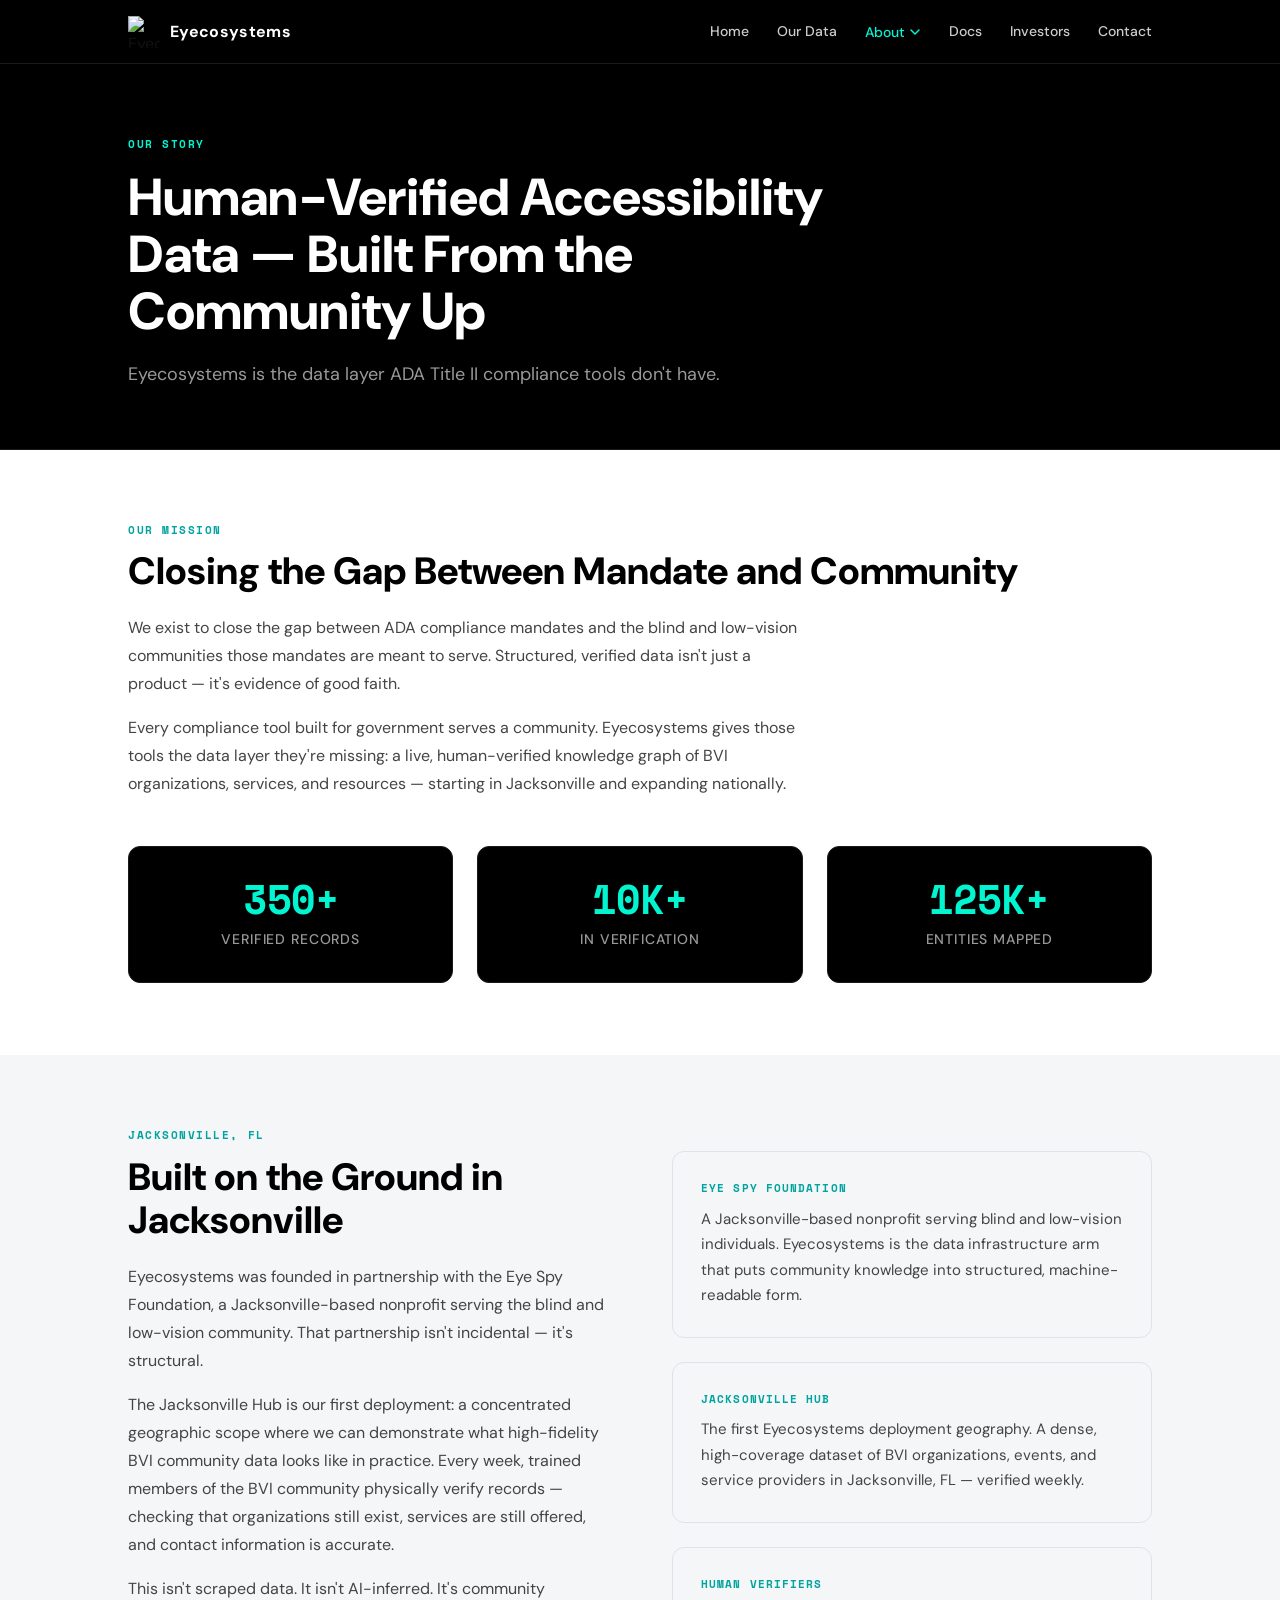
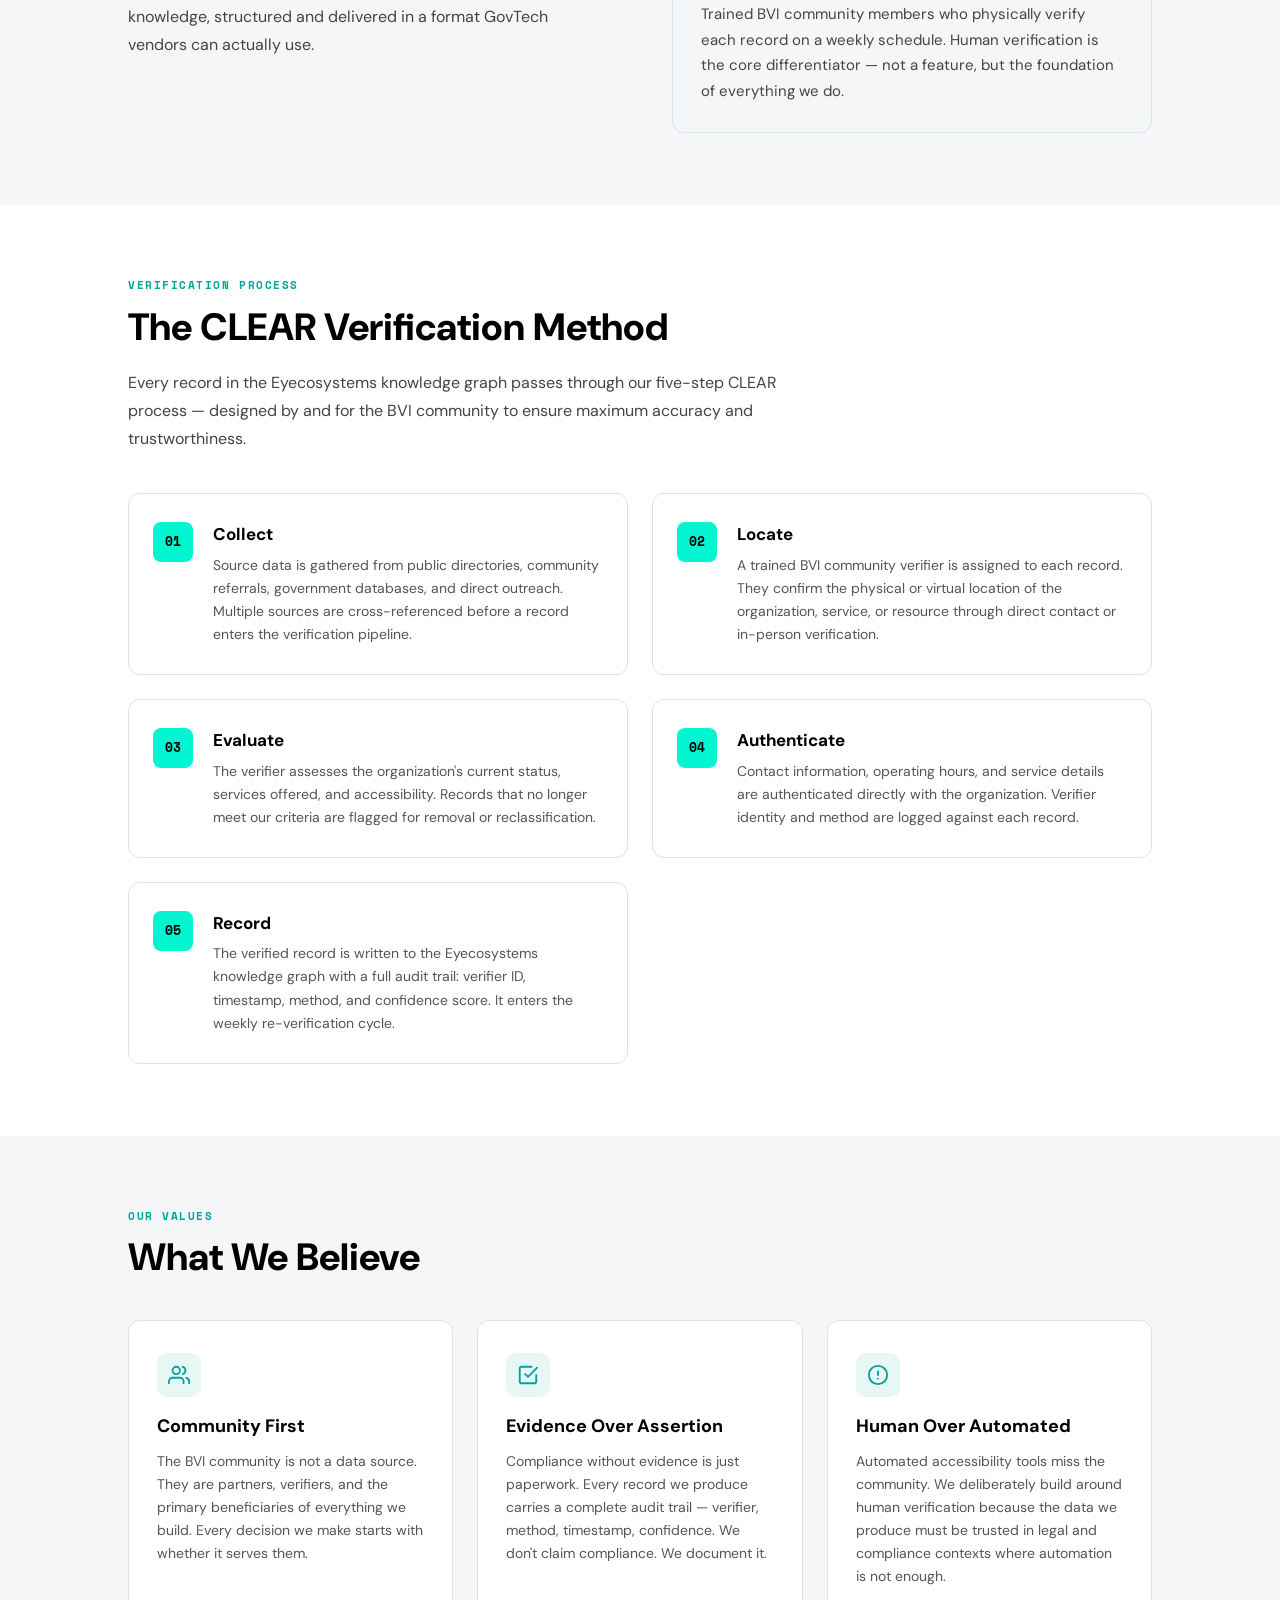
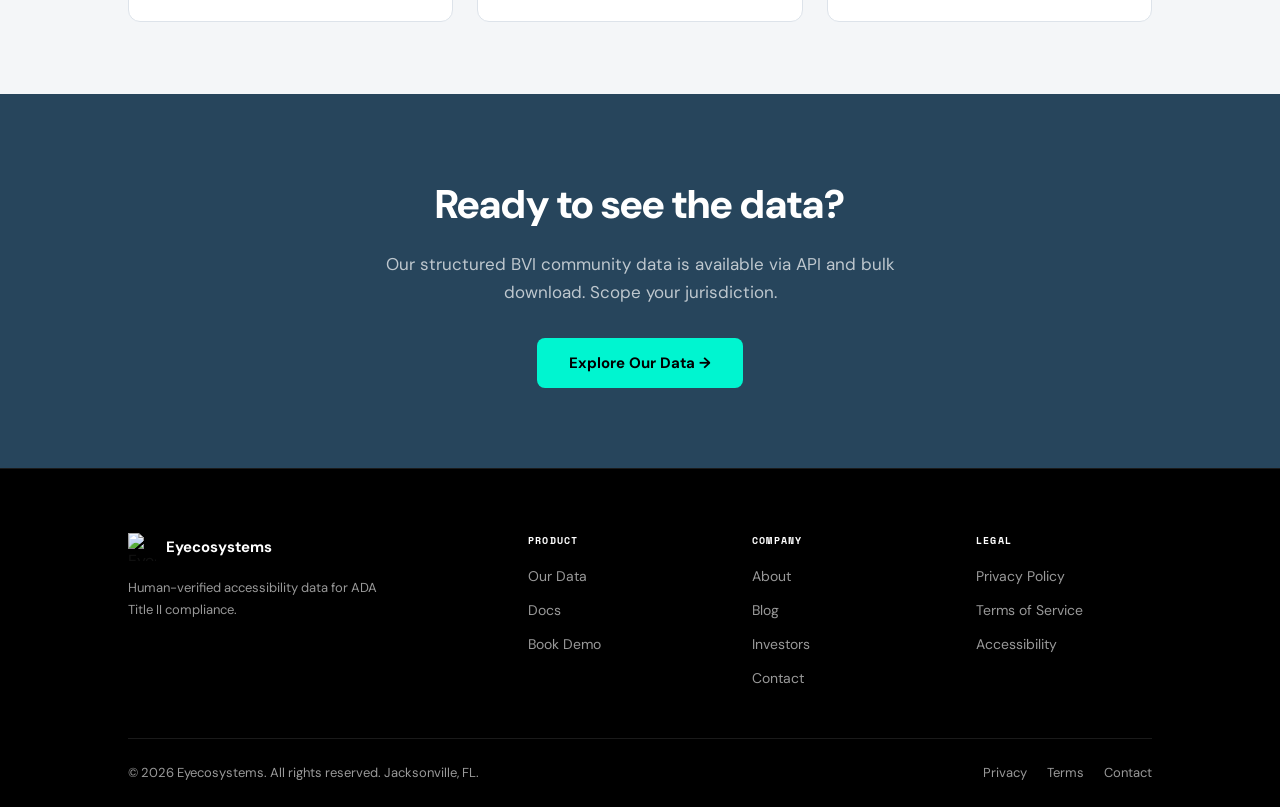
==== about/index.html @ 3a4d6f58 "Add inner pages, update blog nav and article - Add /about, /our-data, /contact, /investors, /docs pa" ====
<!doctype html>
<html lang="en">
  <head>
    <meta charset="UTF-8" />
    <meta name="viewport" content="width=device-width, initial-scale=1.0" />
    <meta name="robots" content="index, follow" />
    <meta name="theme-color" content="#000000" />

    <title>About Eyecosystems — Human-Verified Accessibility Data</title>
    <meta name="description" content="Eyecosystems builds structured, human-verified blind and low-vision community data for ADA Title II compliance. Learn our mission, origin story, and the CLEAR verification method." />

    <link rel="canonical" href="https://eyecosystems.com/about" />
    <link rel="icon" type="image/png" href="https://pub-629428d185ca4960a0a73c850d32294b.r2.dev/company_61718/images/44fcd4c3-2756-4f76-91cd-ed604729d4d9.png" />
    <link rel="apple-touch-icon" href="https://pub-629428d185ca4960a0a73c850d32294b.r2.dev/company_61718/images/44fcd4c3-2756-4f76-91cd-ed604729d4d9.png" />

    <meta property="og:type" content="website" />
    <meta property="og:site_name" content="Eyecosystems" />
    <meta property="og:url" content="https://eyecosystems.com/about" />
    <meta property="og:title" content="About Eyecosystems — Human-Verified Accessibility Data" />
    <meta property="og:description" content="Eyecosystems builds structured, human-verified blind and low-vision community data for ADA Title II compliance." />
    <meta property="og:image" content="https://pub-629428d185ca4960a0a73c850d32294b.r2.dev/company_61718/images/44fcd4c3-2756-4f76-91cd-ed604729d4d9.png" />

    <meta name="twitter:card" content="summary_large_image" />
    <meta name="twitter:site" content="@eyecosystems" />
    <meta name="twitter:title" content="About Eyecosystems — Human-Verified Accessibility Data" />
    <meta name="twitter:description" content="Eyecosystems builds structured, human-verified blind and low-vision community data for ADA Title II compliance." />

    <link rel="sitemap" type="application/xml" href="/sitemap.xml" />

    <!-- Google Fonts -->
    <link rel="preconnect" href="https://fonts.googleapis.com" />
    <link rel="preconnect" href="https://fonts.gstatic.com" crossorigin />
    <link href="https://fonts.googleapis.com/css2?family=DM+Sans:ital,opsz,wght@0,9..40,300;0,9..40,400;0,9..40,500;0,9..40,600;0,9..40,700;0,9..40,800;1,9..40,400&family=Space+Mono:wght@400;700&display=swap" rel="stylesheet" />

    <!-- Google Analytics -->
    <script async src="https://www.googletagmanager.com/gtag/js?id=G-940W81LPR1"></script>
    <script>
      window.dataLayer = window.dataLayer || [];
      function gtag(){dataLayer.push(arguments);}
      gtag('js', new Date());
      gtag('config', 'G-940W81LPR1');
    </script>

    <style>
      /* ─── Reset & tokens ─── */
      *, *::before, *::after { box-sizing: border-box; border: 0 solid #e5e7eb; }
      html { -webkit-text-size-adjust: 100%; font-family: 'DM Sans', Helvetica Neue, Helvetica, Arial, sans-serif; line-height: 1.5; }
      body { margin: 0; -webkit-font-smoothing: antialiased; -moz-osx-font-smoothing: grayscale; background: #f4f6f8; color: #111; }
      h1,h2,h3,h4,h5,h6,p,ul,ol { margin: 0; padding: 0; }
      a { color: inherit; text-decoration: inherit; }
      img, svg { display: block; max-width: 100%; height: auto; }
      :root {
        --eyeco-black: #000;
        --eyeco-dark-blue: #27455c;
        --eyeco-teal: #00f5d0;
        --eyeco-data-teal: #01a39e;
        --eyeco-white: #fff;
        --eyeco-slate: #999;
        --eyeco-bg: #f4f6f8;
        --eyeco-border: #dde3ea;
      }
      :focus-visible { outline: 2px solid #01a39e; outline-offset: 2px; border-radius: 4px; }

      /* ─── Header ─── */
      .site-header {
        position: sticky;
        top: 0;
        z-index: 100;
        background: var(--eyeco-black);
        height: 64px;
        display: flex;
        align-items: center;
        border-bottom: 1px solid #1a1a1a;
      }
      .header-inner {
        width: 80%;
        max-width: 1280px;
        margin: 0 auto;
        display: flex;
        align-items: center;
        justify-content: space-between;
      }
      .header-logo {
        display: flex;
        align-items: center;
        gap: 10px;
        text-decoration: none;
      }
      .header-logo img { height: 32px; width: auto; }
      .header-logo-name {
        color: var(--eyeco-white);
        font-family: 'DM Sans', sans-serif;
        font-size: 16px;
        font-weight: 700;
        letter-spacing: 0.02em;
      }
      .header-nav {
        display: flex;
        align-items: center;
        gap: 28px;
      }
      .header-nav a {
        color: #ccc;
        font-family: 'DM Sans', sans-serif;
        font-size: 14px;
        font-weight: 500;
        text-decoration: none;
        transition: color 0.15s;
      }
      .header-nav a:hover { color: var(--eyeco-white); }
      .header-nav a.active { color: var(--eyeco-teal); }

      /* Dropdown */
      .nav-dropdown { position: relative; }
      .nav-dropdown-btn {
        background: none;
        border: none;
        cursor: pointer;
        color: var(--eyeco-teal);
        font-family: 'DM Sans', sans-serif;
        font-size: 14px;
        font-weight: 500;
        padding: 0;
        display: flex;
        align-items: center;
        gap: 4px;
        transition: color 0.15s;
      }
      .nav-dropdown-btn:hover { color: #fff; }
      .nav-dropdown-btn svg { transition: transform 0.2s; }
      .nav-dropdown.is-open .nav-dropdown-btn svg { transform: rotate(180deg); }
      .nav-dropdown-menu {
        display: none;
        position: absolute;
        top: calc(100% + 12px);
        left: 50%;
        transform: translateX(-50%);
        background: #111;
        border: 1px solid #2a2a2a;
        border-radius: 8px;
        min-width: 200px;
        padding: 6px 0;
        z-index: 200;
      }
      .nav-dropdown.is-open .nav-dropdown-menu { display: block; }
      .nav-dropdown-menu a {
        display: block;
        padding: 10px 18px;
        color: #ccc;
        font-family: 'DM Sans', sans-serif;
        font-size: 14px;
        font-weight: 500;
        text-decoration: none;
        transition: color 0.15s, background 0.15s;
      }
      .nav-dropdown-menu a:hover { color: #fff; background: #1a1a1a; }
      .nav-dropdown-menu a.active { color: var(--eyeco-teal); }

      @media (max-width: 768px) {
        .header-inner { width: 92%; }
        .header-nav { display: none; }
      }

      /* ─── Page hero ─── */
      .page-hero {
        background: var(--eyeco-black);
        padding: 72px 0 60px;
        border-bottom: 1px solid #1a1a1a;
      }
      .page-hero-inner {
        width: 80%;
        max-width: 1280px;
        margin: 0 auto;
      }
      .page-label {
        font-family: 'Space Mono', monospace;
        font-size: 11px;
        font-weight: 700;
        letter-spacing: 0.14em;
        text-transform: uppercase;
        color: var(--eyeco-teal);
        margin-bottom: 16px;
      }
      .page-h1 {
        font-family: 'DM Sans', sans-serif;
        font-size: clamp(32px, 5vw, 52px);
        font-weight: 800;
        color: var(--eyeco-white);
        line-height: 1.1;
        margin-bottom: 20px;
        max-width: 780px;
      }
      .page-subtitle {
        font-family: 'DM Sans', sans-serif;
        font-size: 18px;
        font-weight: 400;
        color: var(--eyeco-slate);
        max-width: 600px;
        line-height: 1.6;
      }

      /* ─── Section utilities ─── */
      .section-white { background: var(--eyeco-white); }
      .section-light { background: var(--eyeco-bg); }
      .section-dark-blue { background: var(--eyeco-dark-blue); }

      .section-inner {
        width: 80%;
        max-width: 1280px;
        margin: 0 auto;
      }
      .section-pad { padding: 72px 0; }

      .section-label {
        font-family: 'Space Mono', monospace;
        font-size: 11px;
        font-weight: 700;
        letter-spacing: 0.14em;
        text-transform: uppercase;
        color: var(--eyeco-data-teal);
        margin-bottom: 12px;
      }
      .section-h2 {
        font-family: 'DM Sans', sans-serif;
        font-size: clamp(26px, 4vw, 38px);
        font-weight: 800;
        color: var(--eyeco-black);
        line-height: 1.15;
        margin-bottom: 20px;
      }
      .section-body {
        font-family: 'DM Sans', sans-serif;
        font-size: 16px;
        font-weight: 400;
        color: #444;
        line-height: 1.75;
        max-width: 680px;
      }

      /* ─── Mission stat grid ─── */
      .stat-grid {
        display: grid;
        grid-template-columns: repeat(3, 1fr);
        gap: 24px;
        margin-top: 48px;
      }
      .stat-card {
        background: var(--eyeco-black);
        border: 1px solid #1a1a1a;
        border-radius: 12px;
        padding: 32px 28px;
        text-align: center;
      }
      .stat-number {
        font-family: 'Space Mono', monospace;
        font-size: clamp(28px, 4vw, 40px);
        font-weight: 700;
        color: var(--eyeco-teal);
        line-height: 1;
        margin-bottom: 10px;
      }
      .stat-label {
        font-family: 'DM Sans', sans-serif;
        font-size: 14px;
        font-weight: 500;
        color: var(--eyeco-slate);
        text-transform: uppercase;
        letter-spacing: 0.06em;
      }

      /* ─── CLEAR steps ─── */
      .steps-grid {
        display: grid;
        grid-template-columns: repeat(2, 1fr);
        gap: 24px;
        margin-top: 40px;
      }
      .step-card {
        background: var(--eyeco-white);
        border: 1px solid var(--eyeco-border);
        border-radius: 12px;
        padding: 28px 28px 28px 24px;
        display: flex;
        gap: 20px;
        align-items: flex-start;
      }
      .step-number {
        font-family: 'Space Mono', monospace;
        font-size: 13px;
        font-weight: 700;
        color: var(--eyeco-black);
        background: var(--eyeco-teal);
        border-radius: 8px;
        width: 40px;
        height: 40px;
        display: flex;
        align-items: center;
        justify-content: center;
        flex-shrink: 0;
      }
      .step-content {}
      .step-title {
        font-family: 'DM Sans', sans-serif;
        font-size: 17px;
        font-weight: 700;
        color: var(--eyeco-black);
        margin-bottom: 6px;
      }
      .step-desc {
        font-family: 'DM Sans', sans-serif;
        font-size: 14px;
        font-weight: 400;
        color: #555;
        line-height: 1.65;
      }

      /* ─── Values cards ─── */
      .values-grid {
        display: grid;
        grid-template-columns: repeat(3, 1fr);
        gap: 24px;
        margin-top: 40px;
      }
      .value-card {
        background: var(--eyeco-white);
        border: 1px solid var(--eyeco-border);
        border-radius: 12px;
        padding: 32px 28px;
      }
      .value-icon {
        width: 44px;
        height: 44px;
        background: #e6f7f6;
        border-radius: 10px;
        display: flex;
        align-items: center;
        justify-content: center;
        margin-bottom: 16px;
      }
      .value-title {
        font-family: 'DM Sans', sans-serif;
        font-size: 18px;
        font-weight: 700;
        color: var(--eyeco-black);
        margin-bottom: 10px;
      }
      .value-body {
        font-family: 'DM Sans', sans-serif;
        font-size: 14px;
        font-weight: 400;
        color: #555;
        line-height: 1.65;
      }

      /* ─── CTA section ─── */
      .cta-section {
        background: var(--eyeco-dark-blue);
        padding: 80px 0;
      }
      .cta-inner {
        width: 80%;
        max-width: 1280px;
        margin: 0 auto;
        text-align: center;
      }
      .cta-h2 {
        font-family: 'DM Sans', sans-serif;
        font-size: clamp(28px, 4vw, 40px);
        font-weight: 800;
        color: var(--eyeco-white);
        margin-bottom: 16px;
      }
      .cta-body {
        font-family: 'DM Sans', sans-serif;
        font-size: 17px;
        font-weight: 400;
        color: rgba(255,255,255,0.7);
        max-width: 560px;
        margin: 0 auto 32px;
        line-height: 1.65;
      }
      .btn-primary {
        display: inline-block;
        background: var(--eyeco-teal);
        color: var(--eyeco-black);
        font-family: 'DM Sans', sans-serif;
        font-size: 15px;
        font-weight: 700;
        padding: 14px 32px;
        border-radius: 8px;
        text-decoration: none;
        transition: opacity 0.15s, transform 0.1s;
      }
      .btn-primary:hover { opacity: 0.9; transform: translateY(-1px); }
      .btn-primary:active { transform: translateY(0); }

      /* ─── Footer ─── */
      .site-footer {
        background: var(--eyeco-black);
        border-top: 1px solid #1a1a1a;
        padding: 64px 0 0;
      }
      .footer-inner {
        width: 80%;
        max-width: 1280px;
        margin: 0 auto;
      }
      .footer-grid {
        display: grid;
        grid-template-columns: 2fr 1fr 1fr 1fr;
        gap: 48px;
        padding-bottom: 48px;
        border-bottom: 1px solid #1a1a1a;
      }
      .footer-brand-logo {
        display: flex;
        align-items: center;
        gap: 10px;
        margin-bottom: 16px;
        text-decoration: none;
      }
      .footer-brand-logo img { height: 28px; width: auto; }
      .footer-brand-name {
        color: var(--eyeco-white);
        font-family: 'DM Sans', sans-serif;
        font-size: 15px;
        font-weight: 700;
      }
      .footer-tagline {
        font-family: 'DM Sans', sans-serif;
        font-size: 13px;
        color: var(--eyeco-slate);
        line-height: 1.65;
        max-width: 260px;
      }
      .footer-col-title {
        font-family: 'Space Mono', monospace;
        font-size: 10px;
        font-weight: 700;
        letter-spacing: 0.12em;
        text-transform: uppercase;
        color: var(--eyeco-white);
        margin-bottom: 16px;
      }
      .footer-col-links {
        display: flex;
        flex-direction: column;
        gap: 10px;
        list-style: none;
      }
      .footer-col-links a {
        font-family: 'DM Sans', sans-serif;
        font-size: 14px;
        color: var(--eyeco-slate);
        text-decoration: none;
        transition: color 0.15s;
      }
      .footer-col-links a:hover { color: var(--eyeco-white); }
      .footer-bottom {
        padding: 24px 0;
        display: flex;
        align-items: center;
        justify-content: space-between;
        flex-wrap: wrap;
        gap: 12px;
      }
      .footer-copy {
        font-family: 'DM Sans', sans-serif;
        font-size: 13px;
        color: var(--eyeco-slate);
      }
      .footer-bottom-links {
        display: flex;
        gap: 20px;
      }
      .footer-bottom-links a {
        font-family: 'DM Sans', sans-serif;
        font-size: 13px;
        color: var(--eyeco-slate);
        text-decoration: none;
        transition: color 0.15s;
      }
      .footer-bottom-links a:hover { color: var(--eyeco-white); }

      /* ─── Origin section two-col ─── */
      .two-col {
        display: grid;
        grid-template-columns: 1fr 1fr;
        gap: 64px;
        align-items: start;
      }
      .origin-detail {
        background: var(--eyeco-bg);
        border: 1px solid var(--eyeco-border);
        border-radius: 12px;
        padding: 28px;
        margin-top: 24px;
      }
      .origin-detail-title {
        font-family: 'Space Mono', monospace;
        font-size: 11px;
        font-weight: 700;
        letter-spacing: 0.1em;
        text-transform: uppercase;
        color: var(--eyeco-data-teal);
        margin-bottom: 10px;
      }
      .origin-detail-body {
        font-family: 'DM Sans', sans-serif;
        font-size: 15px;
        font-weight: 400;
        color: #444;
        line-height: 1.7;
      }

      /* ─── Responsive ─── */
      @media (max-width: 900px) {
        .stat-grid { grid-template-columns: repeat(3, 1fr); }
        .steps-grid { grid-template-columns: 1fr; }
        .values-grid { grid-template-columns: 1fr 1fr; }
        .two-col { grid-template-columns: 1fr; gap: 32px; }
        .footer-grid { grid-template-columns: 1fr 1fr; gap: 32px; }
      }
      @media (max-width: 768px) {
        .section-inner { width: 92%; }
        .page-hero-inner { width: 92%; }
        .cta-inner { width: 92%; }
        .footer-inner { width: 92%; }
        .stat-grid { grid-template-columns: 1fr; }
        .values-grid { grid-template-columns: 1fr; }
        .footer-grid { grid-template-columns: 1fr; }
        .footer-bottom { flex-direction: column; align-items: flex-start; }
      }
    </style>
  </head>

  <body>

    <!-- ─── Header ─── -->
    <header class="site-header" role="banner">
      <div class="header-inner">
        <a href="/" class="header-logo" aria-label="Eyecosystems home">
          <img
            src="https://pub-629428d185ca4960a0a73c850d32294b.r2.dev/company_61718/images/44fcd4c3-2756-4f76-91cd-ed604729d4d9.png"
            alt="Eyecosystems logo"
            width="32" height="32"
          />
          <span class="header-logo-name">Eyecosystems</span>
        </a>
        <nav class="header-nav" role="navigation" aria-label="Main navigation">
          <a href="/">Home</a>
          <a href="/our-data">Our Data</a>
          <div class="nav-dropdown" role="none">
            <button
              class="nav-dropdown-btn"
              aria-haspopup="true"
              aria-expanded="false"
              aria-label="About menu"
            >
              About
              <svg width="12" height="12" viewBox="0 0 12 12" fill="none" aria-hidden="true">
                <path d="M2 4l4 4 4-4" stroke="currentColor" stroke-width="1.5" stroke-linecap="round" stroke-linejoin="round"/>
              </svg>
            </button>
            <div class="nav-dropdown-menu" role="menu">
              <a href="/about" role="menuitem" class="active" aria-current="page">About Eyecosystems</a>
              <a href="/blog" role="menuitem">Blog</a>
            </div>
          </div>
          <a href="/docs">Docs</a>
          <a href="/investors">Investors</a>
          <a href="/contact">Contact</a>
        </nav>
      </div>
    </header>

    <!-- ─── Page Hero ─── -->
    <section class="page-hero" aria-label="About page header">
      <div class="page-hero-inner">
        <p class="page-label">OUR STORY</p>
        <h1 class="page-h1">Human-Verified Accessibility Data — Built From the Community Up</h1>
        <p class="page-subtitle">Eyecosystems is the data layer ADA Title II compliance tools don't have.</p>
      </div>
    </section>

    <!-- ─── Mission ─── -->
    <section class="section-white section-pad" aria-labelledby="mission-heading">
      <div class="section-inner">
        <p class="section-label">Our Mission</p>
        <h2 class="section-h2" id="mission-heading">Closing the Gap Between Mandate and Community</h2>
        <p class="section-body">
          We exist to close the gap between ADA compliance mandates and the blind and low-vision communities those mandates are meant to serve. Structured, verified data isn't just a product — it's evidence of good faith.
        </p>
        <p class="section-body" style="margin-top:16px;">
          Every compliance tool built for government serves a community. Eyecosystems gives those tools the data layer they're missing: a live, human-verified knowledge graph of BVI organizations, services, and resources — starting in Jacksonville and expanding nationally.
        </p>
        <div class="stat-grid" aria-label="Key statistics">
          <div class="stat-card">
            <div class="stat-number">350+</div>
            <div class="stat-label">Verified Records</div>
          </div>
          <div class="stat-card">
            <div class="stat-number">10K+</div>
            <div class="stat-label">In Verification</div>
          </div>
          <div class="stat-card">
            <div class="stat-number">125K+</div>
            <div class="stat-label">Entities Mapped</div>
          </div>
        </div>
      </div>
    </section>

    <!-- ─── Origin ─── -->
    <section class="section-light section-pad" aria-labelledby="origin-heading">
      <div class="section-inner">
        <div class="two-col">
          <div>
            <p class="section-label">Jacksonville, FL</p>
            <h2 class="section-h2" id="origin-heading">Built on the Ground in Jacksonville</h2>
            <p class="section-body">
              Eyecosystems was founded in partnership with the Eye Spy Foundation, a Jacksonville-based nonprofit serving the blind and low-vision community. That partnership isn't incidental — it's structural.
            </p>
            <p class="section-body" style="margin-top: 16px;">
              The Jacksonville Hub is our first deployment: a concentrated geographic scope where we can demonstrate what high-fidelity BVI community data looks like in practice. Every week, trained members of the BVI community physically verify records — checking that organizations still exist, services are still offered, and contact information is accurate.
            </p>
            <p class="section-body" style="margin-top: 16px;">
              This isn't scraped data. It isn't AI-inferred. It's community knowledge, structured and delivered in a format GovTech vendors can actually use.
            </p>
          </div>
          <div>
            <div class="origin-detail">
              <div class="origin-detail-title">Eye Spy Foundation</div>
              <div class="origin-detail-body">A Jacksonville-based nonprofit serving blind and low-vision individuals. Eyecosystems is the data infrastructure arm that puts community knowledge into structured, machine-readable form.</div>
            </div>
            <div class="origin-detail">
              <div class="origin-detail-title">Jacksonville Hub</div>
              <div class="origin-detail-body">The first Eyecosystems deployment geography. A dense, high-coverage dataset of BVI organizations, events, and service providers in Jacksonville, FL — verified weekly.</div>
            </div>
            <div class="origin-detail">
              <div class="origin-detail-title">Human Verifiers</div>
              <div class="origin-detail-body">Trained BVI community members who physically verify each record on a weekly schedule. Human verification is the core differentiator — not a feature, but the foundation of everything we do.</div>
            </div>
          </div>
        </div>
      </div>
    </section>

    <!-- ─── CLEAR Verification ─── -->
    <section class="section-white section-pad" aria-labelledby="clear-heading">
      <div class="section-inner">
        <p class="section-label">Verification Process</p>
        <h2 class="section-h2" id="clear-heading">The CLEAR Verification Method</h2>
        <p class="section-body">
          Every record in the Eyecosystems knowledge graph passes through our five-step CLEAR process — designed by and for the BVI community to ensure maximum accuracy and trustworthiness.
        </p>
        <div class="steps-grid" role="list" aria-label="CLEAR verification steps">
          <div class="step-card" role="listitem">
            <div class="step-number" aria-hidden="true">01</div>
            <div class="step-content">
              <div class="step-title">Collect</div>
              <div class="step-desc">Source data is gathered from public directories, community referrals, government databases, and direct outreach. Multiple sources are cross-referenced before a record enters the verification pipeline.</div>
            </div>
          </div>
          <div class="step-card" role="listitem">
            <div class="step-number" aria-hidden="true">02</div>
            <div class="step-content">
              <div class="step-title">Locate</div>
              <div class="step-desc">A trained BVI community verifier is assigned to each record. They confirm the physical or virtual location of the organization, service, or resource through direct contact or in-person verification.</div>
            </div>
          </div>
          <div class="step-card" role="listitem">
            <div class="step-number" aria-hidden="true">03</div>
            <div class="step-content">
              <div class="step-title">Evaluate</div>
              <div class="step-desc">The verifier assesses the organization's current status, services offered, and accessibility. Records that no longer meet our criteria are flagged for removal or reclassification.</div>
            </div>
          </div>
          <div class="step-card" role="listitem">
            <div class="step-number" aria-hidden="true">04</div>
            <div class="step-content">
              <div class="step-title">Authenticate</div>
              <div class="step-desc">Contact information, operating hours, and service details are authenticated directly with the organization. Verifier identity and method are logged against each record.</div>
            </div>
          </div>
          <div class="step-card" role="listitem">
            <div class="step-number" aria-hidden="true">05</div>
            <div class="step-content">
              <div class="step-title">Record</div>
              <div class="step-desc">The verified record is written to the Eyecosystems knowledge graph with a full audit trail: verifier ID, timestamp, method, and confidence score. It enters the weekly re-verification cycle.</div>
            </div>
          </div>
        </div>
      </div>
    </section>

    <!-- ─── Values ─── -->
    <section class="section-light section-pad" aria-labelledby="values-heading">
      <div class="section-inner">
        <p class="section-label">Our Values</p>
        <h2 class="section-h2" id="values-heading">What We Believe</h2>
        <div class="values-grid" role="list" aria-label="Company values">
          <div class="value-card" role="listitem">
            <div class="value-icon" aria-hidden="true">
              <svg width="22" height="22" viewBox="0 0 24 24" fill="none" stroke="#01a39e" stroke-width="2" stroke-linecap="round" stroke-linejoin="round">
                <path d="M17 21v-2a4 4 0 0 0-4-4H5a4 4 0 0 0-4 4v2"/>
                <circle cx="9" cy="7" r="4"/>
                <path d="M23 21v-2a4 4 0 0 0-3-3.87"/>
                <path d="M16 3.13a4 4 0 0 1 0 7.75"/>
              </svg>
            </div>
            <div class="value-title">Community First</div>
            <div class="value-body">The BVI community is not a data source. They are partners, verifiers, and the primary beneficiaries of everything we build. Every decision we make starts with whether it serves them.</div>
          </div>
          <div class="value-card" role="listitem">
            <div class="value-icon" aria-hidden="true">
              <svg width="22" height="22" viewBox="0 0 24 24" fill="none" stroke="#01a39e" stroke-width="2" stroke-linecap="round" stroke-linejoin="round">
                <polyline points="9 11 12 14 22 4"/>
                <path d="M21 12v7a2 2 0 0 1-2 2H5a2 2 0 0 1-2-2V5a2 2 0 0 1 2-2h11"/>
              </svg>
            </div>
            <div class="value-title">Evidence Over Assertion</div>
            <div class="value-body">Compliance without evidence is just paperwork. Every record we produce carries a complete audit trail — verifier, method, timestamp, confidence. We don't claim compliance. We document it.</div>
          </div>
          <div class="value-card" role="listitem">
            <div class="value-icon" aria-hidden="true">
              <svg width="22" height="22" viewBox="0 0 24 24" fill="none" stroke="#01a39e" stroke-width="2" stroke-linecap="round" stroke-linejoin="round">
                <circle cx="12" cy="12" r="10"/>
                <line x1="12" y1="8" x2="12" y2="12"/>
                <line x1="12" y1="16" x2="12.01" y2="16"/>
              </svg>
            </div>
            <div class="value-title">Human Over Automated</div>
            <div class="value-body">Automated accessibility tools miss the community. We deliberately build around human verification because the data we produce must be trusted in legal and compliance contexts where automation is not enough.</div>
          </div>
        </div>
      </div>
    </section>

    <!-- ─── CTA ─── -->
    <section class="cta-section" aria-labelledby="cta-heading">
      <div class="cta-inner">
        <h2 class="cta-h2" id="cta-heading">Ready to see the data?</h2>
        <p class="cta-body">Our structured BVI community data is available via API and bulk download. Scope your jurisdiction.</p>
        <a href="/our-data" class="btn-primary">Explore Our Data &rarr;</a>
      </div>
    </section>

    <!-- ─── Footer ─── -->
    <footer class="site-footer" role="contentinfo">
      <div class="footer-inner">
        <div class="footer-grid">
          <!-- Brand -->
          <div>
            <a href="/" class="footer-brand-logo" aria-label="Eyecosystems home">
              <img src="https://pub-629428d185ca4960a0a73c850d32294b.r2.dev/company_61718/images/44fcd4c3-2756-4f76-91cd-ed604729d4d9.png" alt="Eyecosystems logo" width="28" height="28" />
              <span class="footer-brand-name">Eyecosystems</span>
            </a>
            <p class="footer-tagline">Human-verified accessibility data for ADA Title II compliance.</p>
          </div>
          <!-- Product -->
          <div>
            <div class="footer-col-title">Product</div>
            <ul class="footer-col-links">
              <li><a href="/our-data">Our Data</a></li>
              <li><a href="/docs">Docs</a></li>
              <li><a href="/book-demo">Book Demo</a></li>
            </ul>
          </div>
          <!-- Company -->
          <div>
            <div class="footer-col-title">Company</div>
            <ul class="footer-col-links">
              <li><a href="/about">About</a></li>
              <li><a href="/blog">Blog</a></li>
              <li><a href="/investors">Investors</a></li>
              <li><a href="/contact">Contact</a></li>
            </ul>
          </div>
          <!-- Legal -->
          <div>
            <div class="footer-col-title">Legal</div>
            <ul class="footer-col-links">
              <li><a href="/privacy">Privacy Policy</a></li>
              <li><a href="/terms">Terms of Service</a></li>
              <li><a href="/accessibility">Accessibility</a></li>
            </ul>
          </div>
        </div>
        <div class="footer-bottom">
          <span class="footer-copy">&copy; 2026 Eyecosystems. All rights reserved. Jacksonville, FL.</span>
          <nav class="footer-bottom-links" aria-label="Footer legal links">
            <a href="/privacy">Privacy</a>
            <a href="/terms">Terms</a>
            <a href="/contact">Contact</a>
          </nav>
        </div>
      </div>
    </footer>

    <script>
      document.querySelectorAll('.nav-dropdown').forEach(function(el){
        var btn=el.querySelector('.nav-dropdown-btn');
        btn.addEventListener('click',function(e){e.stopPropagation();var o=el.classList.toggle('is-open');btn.setAttribute('aria-expanded',o);});
      });
      document.addEventListener('click',function(){
        document.querySelectorAll('.nav-dropdown').forEach(function(el){el.classList.remove('is-open');var b=el.querySelector('.nav-dropdown-btn');if(b)b.setAttribute('aria-expanded','false');});
      });
    </script>

  </body>
</html>
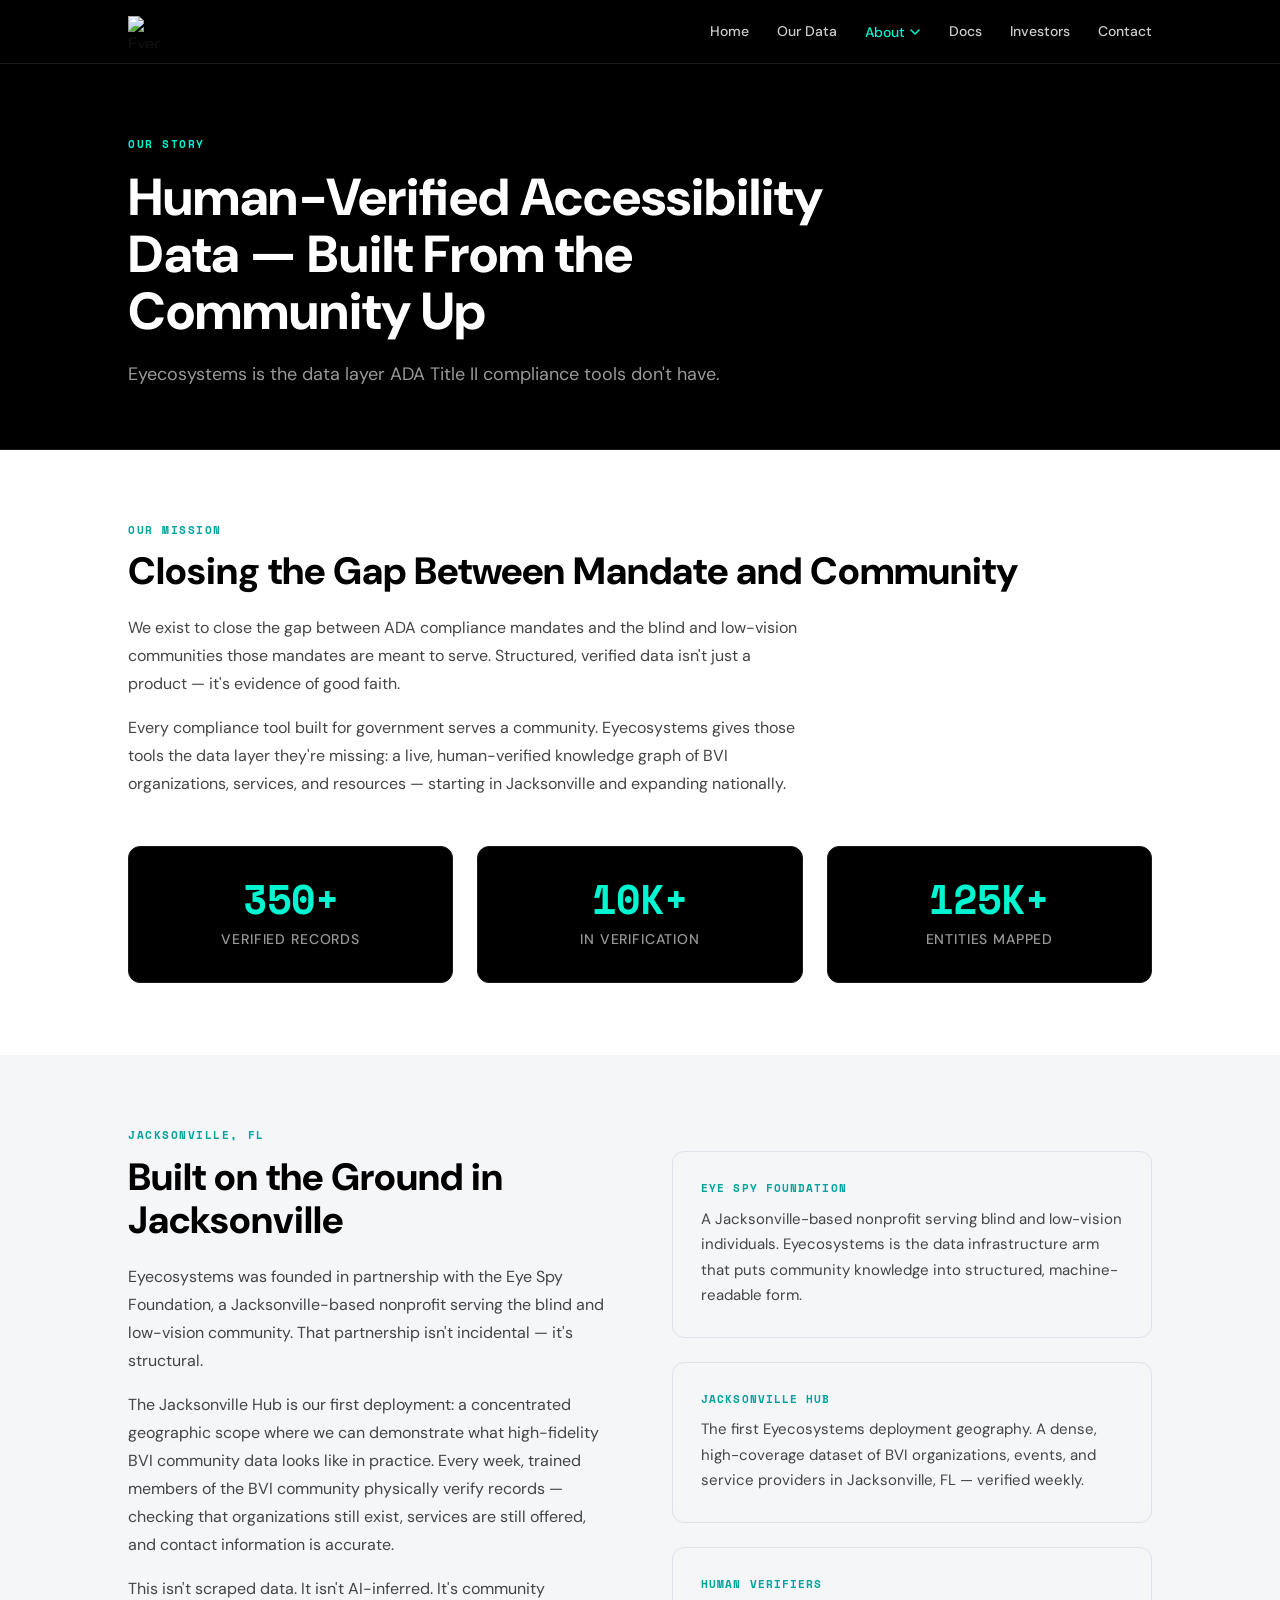
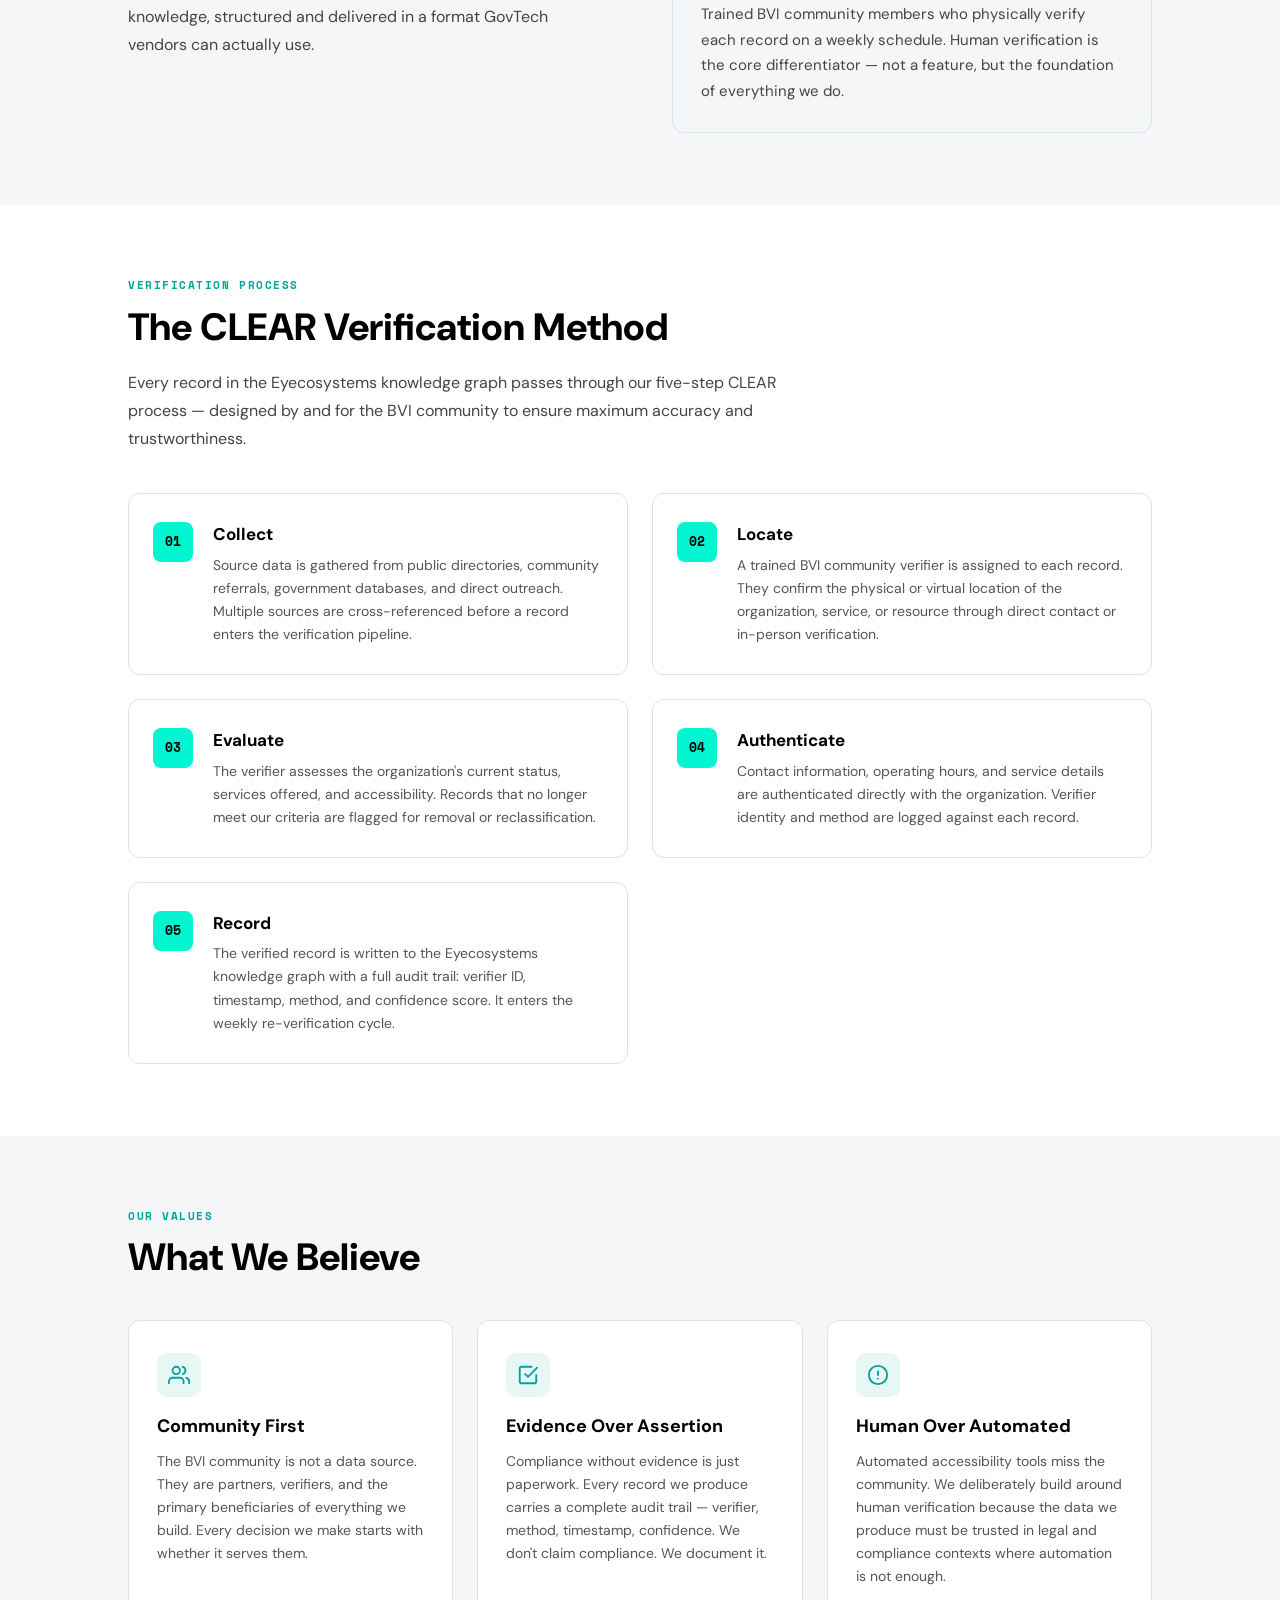
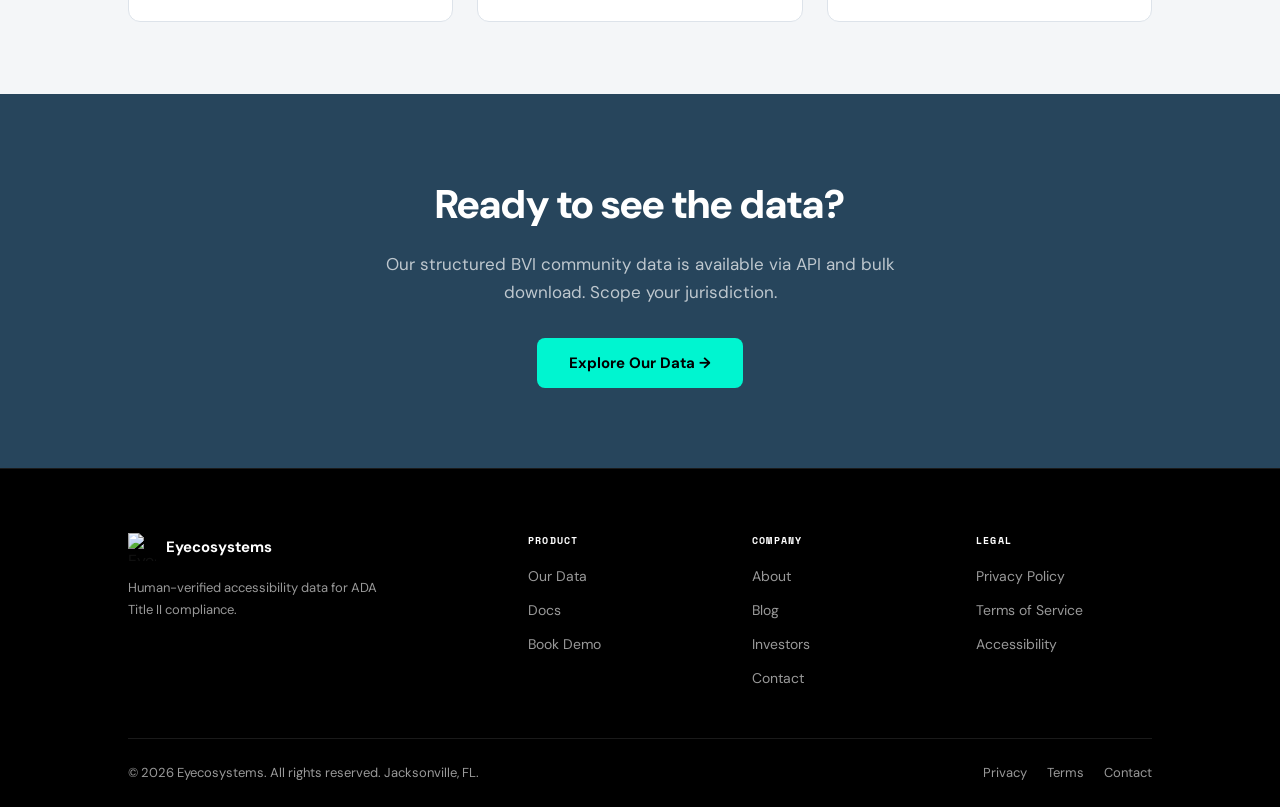
==== commit 0415f66d: "Remove logo text from all page headers All pages now show logo icon only, consistent across the site" ====
--- a/about/index.html
+++ b/about/index.html
@@ -545,7 +545,6 @@
             alt="Eyecosystems logo"
             width="32" height="32"
           />
-          <span class="header-logo-name">Eyecosystems</span>
         </a>
         <nav class="header-nav" role="navigation" aria-label="Main navigation">
           <a href="/">Home</a>
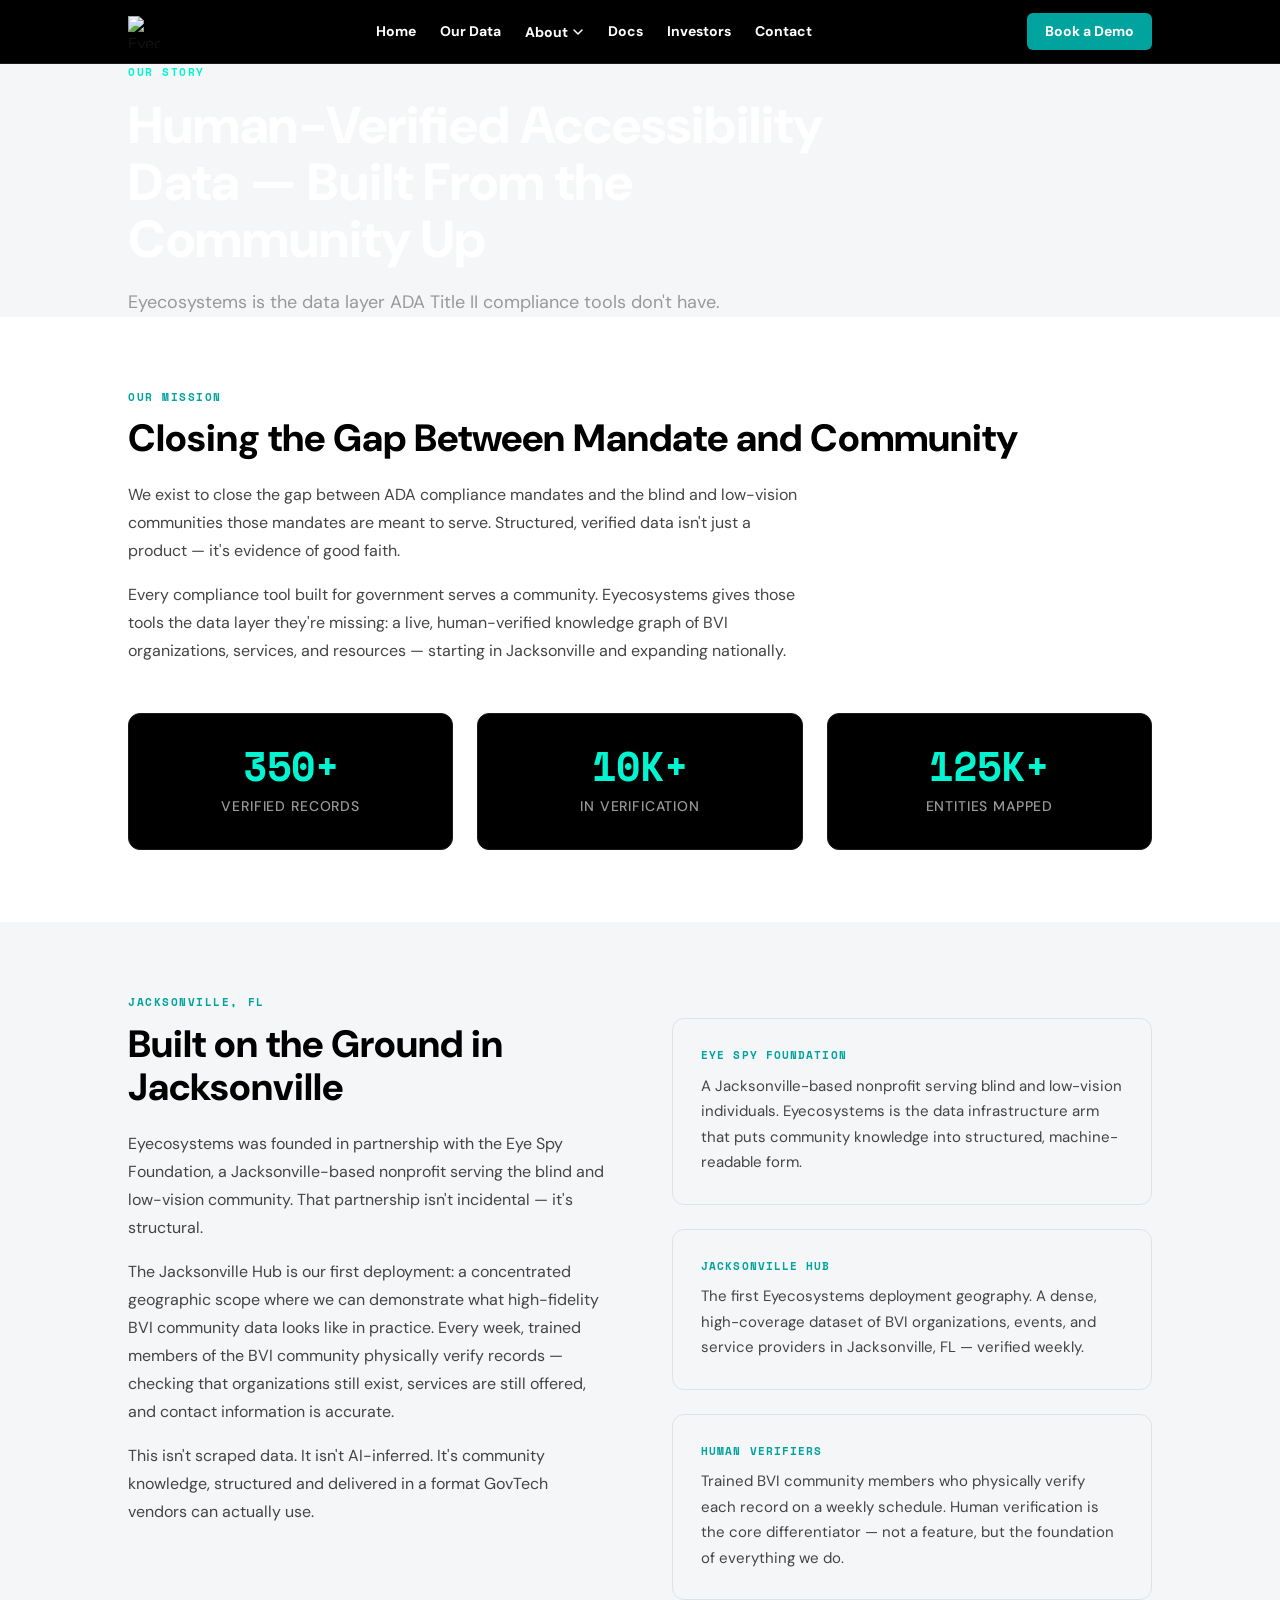
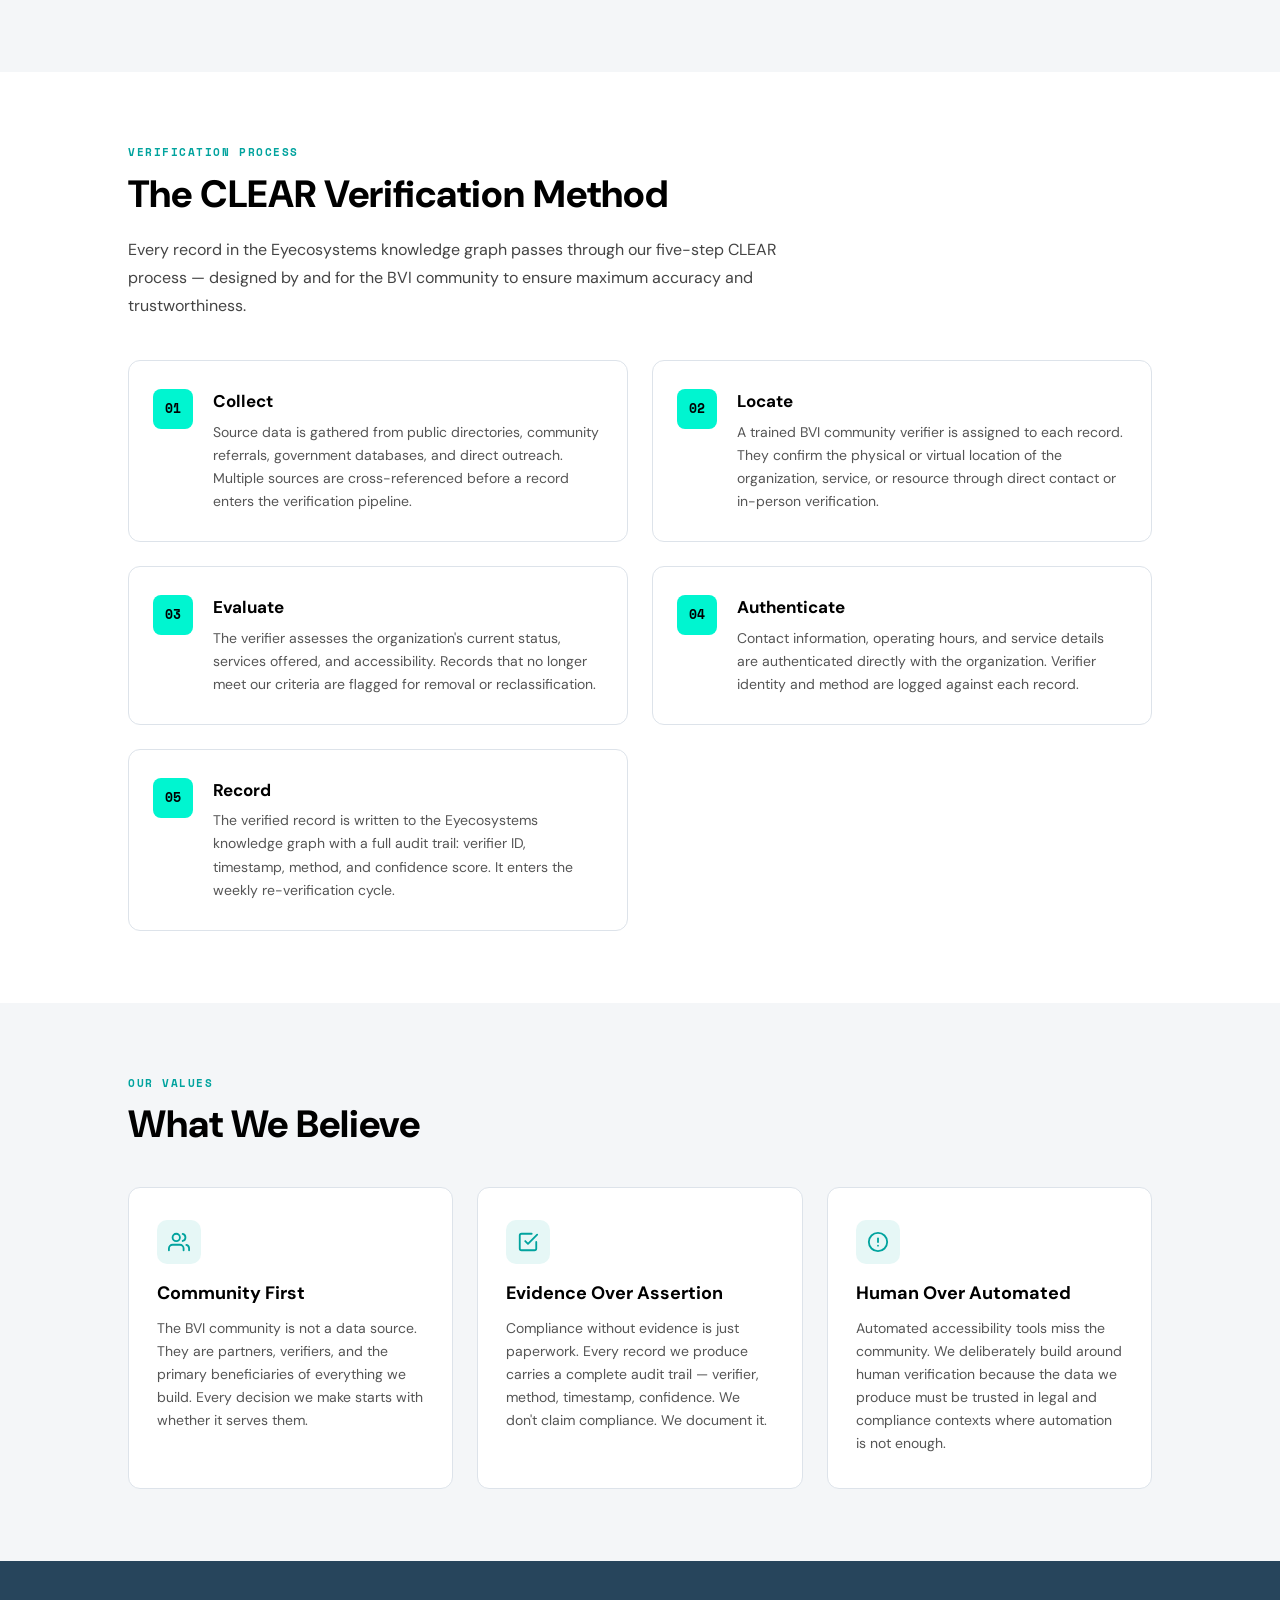
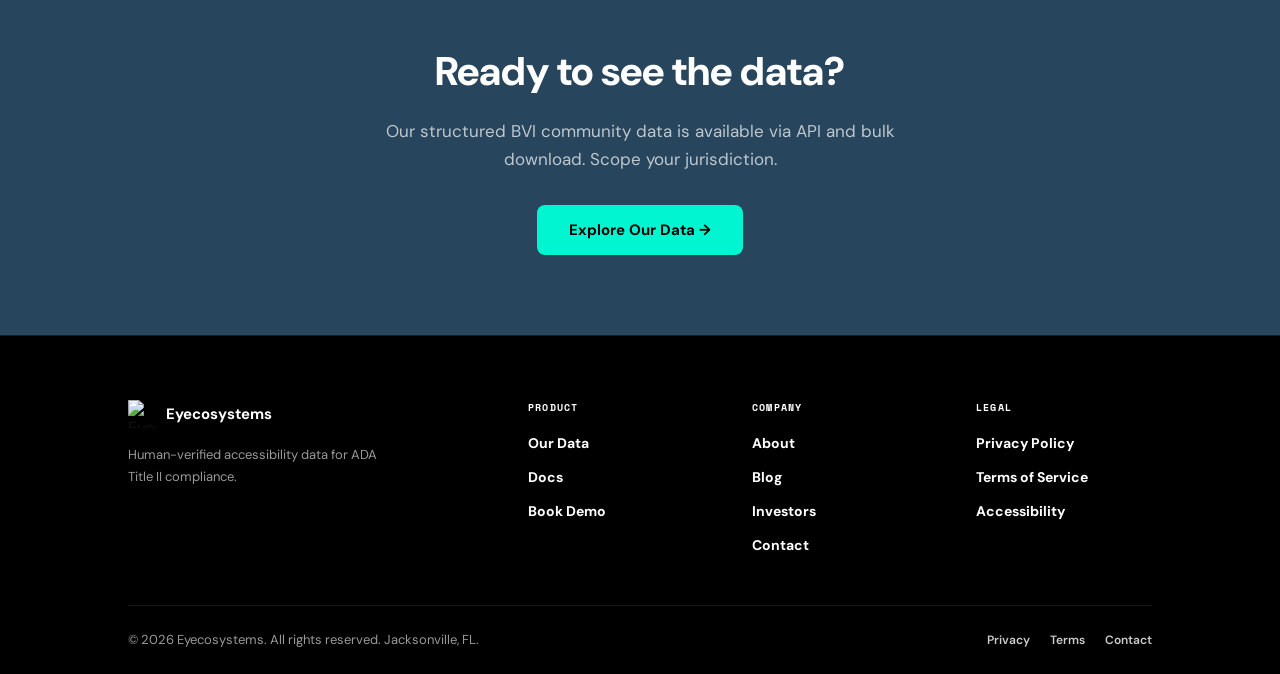
==== commit c33629e1: "Add mobile nav hamburger menu, Book a Demo CTA button, white bold nav/footer links, skip-link, and f" ====
--- a/about/index.html
+++ b/about/index.html
@@ -61,105 +61,45 @@
       }
       :focus-visible { outline: 2px solid #01a39e; outline-offset: 2px; border-radius: 4px; }
 
-      /* ─── Header ─── */
-      .site-header {
-        position: sticky;
-        top: 0;
-        z-index: 100;
-        background: var(--eyeco-black);
-        height: 64px;
-        display: flex;
-        align-items: center;
-        border-bottom: 1px solid #1a1a1a;
-      }
-      .header-inner {
-        width: 80%;
-        max-width: 1280px;
-        margin: 0 auto;
-        display: flex;
-        align-items: center;
-        justify-content: space-between;
-      }
-      .header-logo {
-        display: flex;
-        align-items: center;
-        gap: 10px;
-        text-decoration: none;
-      }
-      .header-logo img { height: 32px; width: auto; }
-      .header-logo-name {
-        color: var(--eyeco-white);
-        font-family: 'DM Sans', sans-serif;
-        font-size: 16px;
-        font-weight: 700;
-        letter-spacing: 0.02em;
-      }
-      .header-nav {
-        display: flex;
-        align-items: center;
-        gap: 28px;
-      }
-      .header-nav a {
-        color: #ccc;
-        font-family: 'DM Sans', sans-serif;
-        font-size: 14px;
-        font-weight: 500;
-        text-decoration: none;
-        transition: color 0.15s;
-      }
-      .header-nav a:hover { color: var(--eyeco-white); }
-      .header-nav a.active { color: var(--eyeco-teal); }
-
-      /* Dropdown */
-      .nav-dropdown { position: relative; }
-      .nav-dropdown-btn {
-        background: none;
-        border: none;
-        cursor: pointer;
-        color: var(--eyeco-teal);
-        font-family: 'DM Sans', sans-serif;
-        font-size: 14px;
-        font-weight: 500;
-        padding: 0;
-        display: flex;
-        align-items: center;
-        gap: 4px;
-        transition: color 0.15s;
-      }
-      .nav-dropdown-btn:hover { color: #fff; }
-      .nav-dropdown-btn svg { transition: transform 0.2s; }
-      .nav-dropdown.is-open .nav-dropdown-btn svg { transform: rotate(180deg); }
-      .nav-dropdown-menu {
-        display: none;
-        position: absolute;
-        top: calc(100% + 12px);
-        left: 50%;
-        transform: translateX(-50%);
-        background: #111;
-        border: 1px solid #2a2a2a;
-        border-radius: 8px;
-        min-width: 200px;
-        padding: 6px 0;
-        z-index: 200;
-      }
-      .nav-dropdown.is-open .nav-dropdown-menu { display: block; }
-      .nav-dropdown-menu a {
-        display: block;
-        padding: 10px 18px;
-        color: #ccc;
-        font-family: 'DM Sans', sans-serif;
-        font-size: 14px;
-        font-weight: 500;
-        text-decoration: none;
-        transition: color 0.15s, background 0.15s;
-      }
-      .nav-dropdown-menu a:hover { color: #fff; background: #1a1a1a; }
-      .nav-dropdown-menu a.active { color: var(--eyeco-teal); }
-
-      @media (max-width: 768px) {
-        .header-inner { width: 92%; }
-        .header-nav { display: none; }
-      }
+          /* ===== SHARED HEADER ===== */
+    .skip-link { position: absolute; top: -100px; left: 16px; background: #00f5d0; color: #000; font-family: 'DM Sans', sans-serif; font-size: 14px; font-weight: 700; padding: 8px 16px; border-radius: 4px; z-index: 9999; text-decoration: none; }
+    .skip-link:focus { top: 8px; }
+    .site-header { position: sticky; top: 0; z-index: 100; background: #000; height: 64px; display: flex; align-items: center; border-bottom: 1px solid #1a1a1a; }
+    .header-inner { width: 80%; max-width: 1280px; margin: 0 auto; display: flex; align-items: center; justify-content: space-between; gap: 24px; }
+    .header-logo { display: flex; align-items: center; text-decoration: none; flex-shrink: 0; }
+    .header-logo img { height: 32px; width: auto; }
+    .header-nav { display: flex; align-items: center; gap: 24px; }
+    .header-nav > a { color: #fff; font-family: 'DM Sans', sans-serif; font-size: 14px; font-weight: 700; text-decoration: none; transition: color 0.15s; white-space: nowrap; }
+    .header-nav > a:hover { color: #00f5d0; }
+    .header-nav > a:focus-visible { color: #00f5d0; outline: 2px solid #00f5d0; outline-offset: 2px; border-radius: 2px; }
+    .header-nav > a.active { color: #00f5d0; }
+    .nav-dropdown { position: relative; }
+    .nav-dropdown-btn { background: none; border: none; cursor: pointer; color: #fff; font-family: 'DM Sans', sans-serif; font-size: 14px; font-weight: 700; padding: 0; display: flex; align-items: center; gap: 4px; transition: color 0.15s; white-space: nowrap; }
+    .nav-dropdown-btn:hover { color: #00f5d0; }
+    .nav-dropdown-btn:focus-visible { color: #00f5d0; outline: 2px solid #00f5d0; outline-offset: 4px; border-radius: 2px; }
+    .nav-dropdown-btn svg { transition: transform 0.2s; }
+    .nav-dropdown.is-open .nav-dropdown-btn svg { transform: rotate(180deg); }
+    .nav-dropdown-menu { display: none; position: absolute; top: calc(100% + 12px); left: 50%; transform: translateX(-50%); background: #111; border: 1px solid #2a2a2a; border-radius: 8px; min-width: 200px; padding: 6px 0; z-index: 200; }
+    .nav-dropdown.is-open .nav-dropdown-menu { display: block; }
+    .nav-dropdown-menu a { display: block; padding: 10px 18px; color: #fff; font-family: 'DM Sans', sans-serif; font-size: 14px; font-weight: 700; text-decoration: none; transition: color 0.15s, background 0.15s; }
+    .nav-dropdown-menu a:hover { color: #00f5d0; background: #1a1a1a; }
+    .nav-dropdown-menu a:focus-visible { color: #00f5d0; background: #1a1a1a; outline: 2px solid #00f5d0; outline-offset: -2px; }
+    .nav-dropdown-menu a.active { color: #00f5d0; }
+    .nav-cta { display: inline-flex; align-items: center; background: #01a39e; color: #fff !important; font-family: 'DM Sans', sans-serif; font-size: 14px; font-weight: 700; padding: 8px 18px; border-radius: 6px; text-decoration: none; white-space: nowrap; transition: background 0.15s; flex-shrink: 0; }
+    .nav-cta:hover { background: #019289; }
+    .nav-cta:focus-visible { outline: 2px solid #fff; outline-offset: 2px; }
+    .nav-hamburger { display: none; background: none; border: none; cursor: pointer; padding: 8px; color: #fff; line-height: 0; }
+    .nav-hamburger:focus-visible { outline: 2px solid #00f5d0; border-radius: 4px; }
+    .mobile-menu { display: none; position: fixed; inset: 64px 0 0 0; background: #000; z-index: 99; overflow-y: auto; padding: 24px 24px 40px; border-top: 1px solid #1a1a1a; }
+    .mobile-menu.is-open { display: flex; flex-direction: column; gap: 4px; }
+    .mobile-menu a { color: #fff; font-family: 'DM Sans', sans-serif; font-size: 17px; font-weight: 700; text-decoration: none; padding: 14px 0; border-bottom: 1px solid #1a1a1a; transition: color 0.15s; }
+    .mobile-menu a:hover { color: #00f5d0; }
+    .mobile-menu a:focus-visible { color: #00f5d0; outline: 2px solid #00f5d0; outline-offset: 2px; }
+    .mobile-menu a.active { color: #00f5d0; }
+    .mobile-menu-cta { display: inline-flex !important; align-items: center; justify-content: center; background: #01a39e !important; color: #fff !important; font-family: 'DM Sans', sans-serif; font-size: 16px; font-weight: 700 !important; padding: 14px 24px !important; border-radius: 8px; text-decoration: none; margin-top: 20px; border-bottom: none !important; transition: background 0.15s; }
+    .mobile-menu-cta:hover { background: #019289 !important; color: #fff !important; }
+    @media (max-width: 900px) { .header-inner { width: 92%; } .header-nav { gap: 16px; } }
+    @media (max-width: 768px) { .header-nav, .nav-cta { display: none; } .nav-hamburger { display: block; } } }
 
       /* ─── Page hero ─── */
       .page-hero {
@@ -451,11 +391,12 @@
       .footer-col-links a {
         font-family: 'DM Sans', sans-serif;
         font-size: 14px;
-        color: var(--eyeco-slate);
+        color: #fff;
+        font-weight: 700;
         text-decoration: none;
         transition: color 0.15s;
       }
-      .footer-col-links a:hover { color: var(--eyeco-white); }
+      .footer-col-links a:hover { color: #00f5d0; }
       .footer-bottom {
         padding: 24px 0;
         display: flex;
@@ -475,12 +416,13 @@
       }
       .footer-bottom-links a {
         font-family: 'DM Sans', sans-serif;
-        font-size: 13px;
-        color: var(--eyeco-slate);
+        font-size: 12px;
+        color: #ccc;
+        font-weight: 600;
         text-decoration: none;
         transition: color 0.15s;
       }
-      .footer-bottom-links a:hover { color: var(--eyeco-white); }
+      .footer-bottom-links a:hover { color: #00f5d0; }
 
       /* ─── Origin section two-col ─── */
       .two-col {
@@ -537,44 +479,47 @@
   <body>
 
     <!-- ─── Header ─── -->
-    <header class="site-header" role="banner">
-      <div class="header-inner">
-        <a href="/" class="header-logo" aria-label="Eyecosystems home">
-          <img
-            src="https://pub-629428d185ca4960a0a73c850d32294b.r2.dev/company_61718/images/44fcd4c3-2756-4f76-91cd-ed604729d4d9.png"
-            alt="Eyecosystems logo"
-            width="32" height="32"
-          />
-        </a>
-        <nav class="header-nav" role="navigation" aria-label="Main navigation">
-          <a href="/">Home</a>
-          <a href="/our-data">Our Data</a>
-          <div class="nav-dropdown" role="none">
-            <button
-              class="nav-dropdown-btn"
-              aria-haspopup="true"
-              aria-expanded="false"
-              aria-label="About menu"
-            >
-              About
-              <svg width="12" height="12" viewBox="0 0 12 12" fill="none" aria-hidden="true">
-                <path d="M2 4l4 4 4-4" stroke="currentColor" stroke-width="1.5" stroke-linecap="round" stroke-linejoin="round"/>
-              </svg>
-            </button>
-            <div class="nav-dropdown-menu" role="menu">
-              <a href="/about" role="menuitem" class="active" aria-current="page">About Eyecosystems</a>
-              <a href="/blog" role="menuitem">Blog</a>
-            </div>
-          </div>
-          <a href="/docs">Docs</a>
-          <a href="/investors">Investors</a>
-          <a href="/contact">Contact</a>
-        </nav>
-      </div>
-    </header>
-
-    <!-- ─── Page Hero ─── -->
-    <section class="page-hero" aria-label="About page header">
+  <a href="#main-content" class="skip-link">Skip to main content</a>
+  <header class="site-header" role="banner">
+    <div class="header-inner">
+      <a href="/" class="header-logo" aria-label="Eyecosystems home">
+        <img src="https://pub-629428d185ca4960a0a73c850d32294b.r2.dev/company_61718/images/44fcd4c3-2756-4f76-91cd-ed604729d4d9.png" alt="Eyecosystems logo" width="32" height="32" />
+      </a>
+      <nav class="header-nav" role="navigation" aria-label="Main navigation">
+        <a href="/">Home</a>
+        <a href="/our-data">Our Data</a>
+        <div class="nav-dropdown" role="none">
+          <button class="nav-dropdown-btn" aria-haspopup="true" aria-expanded="false" aria-label="About submenu">
+            About
+            <svg width="12" height="12" viewBox="0 0 12 12" fill="none" aria-hidden="true"><path d="M2 4l4 4 4-4" stroke="currentColor" stroke-width="1.5" stroke-linecap="round" stroke-linejoin="round"/></svg>
+          </button>
+          <div class="nav-dropdown-menu" role="menu">
+            <a href="/about" role="menuitem" class="active">About Eyecosystems</a>
+            <a href="/blog" role="menuitem">Blog</a>
+          </div>
+        </div>
+        <a href="/docs">Docs</a>
+        <a href="/investors">Investors</a>
+        <a href="/contact">Contact</a>
+      </nav>
+      <a href="/book-demo" class="nav-cta">Book a Demo</a>
+      <button class="nav-hamburger" aria-label="Open navigation menu" aria-expanded="false" aria-controls="mobile-menu">
+        <svg width="24" height="24" viewBox="0 0 24 24" fill="none" aria-hidden="true"><rect x="3" y="6" width="18" height="2" rx="1" fill="currentColor"/><rect x="3" y="11" width="18" height="2" rx="1" fill="currentColor"/><rect x="3" y="16" width="18" height="2" rx="1" fill="currentColor"/></svg>
+      </button>
+    </div>
+  </header>
+  <nav class="mobile-menu" id="mobile-menu" aria-label="Mobile navigation">
+    <a href="/">Home</a>
+    <a href="/our-data">Our Data</a>
+    <a href="/about" class="active">About Eyecosystems</a>
+    <a href="/blog">Blog</a>
+    <a href="/docs">Docs</a>
+    <a href="/investors">Investors</a>
+    <a href="/contact">Contact</a>
+    <a href="/book-demo" class="mobile-menu-cta">Book a Demo</a>
+  </nav>
+<!-- ─── Page Hero ─── -->
+    <section id="main-content" class="page-hero" aria-label="About page header">
       <div class="page-hero-inner">
         <p class="page-label">OUR STORY</p>
         <h1 class="page-h1">Human-Verified Accessibility Data — Built From the Community Up</h1>
@@ -798,14 +743,28 @@
     </footer>
 
     <script>
-      document.querySelectorAll('.nav-dropdown').forEach(function(el){
-        var btn=el.querySelector('.nav-dropdown-btn');
-        btn.addEventListener('click',function(e){e.stopPropagation();var o=el.classList.toggle('is-open');btn.setAttribute('aria-expanded',o);});
+          // Dropdown
+    // Dropdown
+    document.querySelectorAll('.nav-dropdown').forEach(function(el) {
+      var btn = el.querySelector('.nav-dropdown-btn');
+      btn.addEventListener('click', function(e) { e.stopPropagation(); var o = el.classList.toggle('is-open'); btn.setAttribute('aria-expanded', o); });
+    });
+    document.addEventListener('click', function() {
+      document.querySelectorAll('.nav-dropdown').forEach(function(el) { el.classList.remove('is-open'); var b = el.querySelector('.nav-dropdown-btn'); if (b) b.setAttribute('aria-expanded','false'); });
+    });
+    // Hamburger
+    var hamburger = document.querySelector('.nav-hamburger');
+    var mobileMenu = document.getElementById('mobile-menu');
+    if (hamburger && mobileMenu) {
+      hamburger.addEventListener('click', function() {
+        var isOpen = mobileMenu.classList.toggle('is-open');
+        hamburger.setAttribute('aria-expanded', isOpen);
+        hamburger.innerHTML = isOpen
+          ? '<svg width="24" height="24" viewBox="0 0 24 24" fill="none" aria-hidden="true"><path d="M6 6l12 12M18 6L6 18" stroke="currentColor" stroke-width="2" stroke-linecap="round"/></svg>'
+          : '<svg width="24" height="24" viewBox="0 0 24 24" fill="none" aria-hidden="true"><rect x="3" y="6" width="18" height="2" rx="1" fill="currentColor"/><rect x="3" y="11" width="18" height="2" rx="1" fill="currentColor"/><rect x="3" y="16" width="18" height="2" rx="1" fill="currentColor"/></svg>';
       });
-      document.addEventListener('click',function(){
-        document.querySelectorAll('.nav-dropdown').forEach(function(el){el.classList.remove('is-open');var b=el.querySelector('.nav-dropdown-btn');if(b)b.setAttribute('aria-expanded','false');});
-      });
-    </script>
+    }
+        </script>
 
   </body>
 </html>
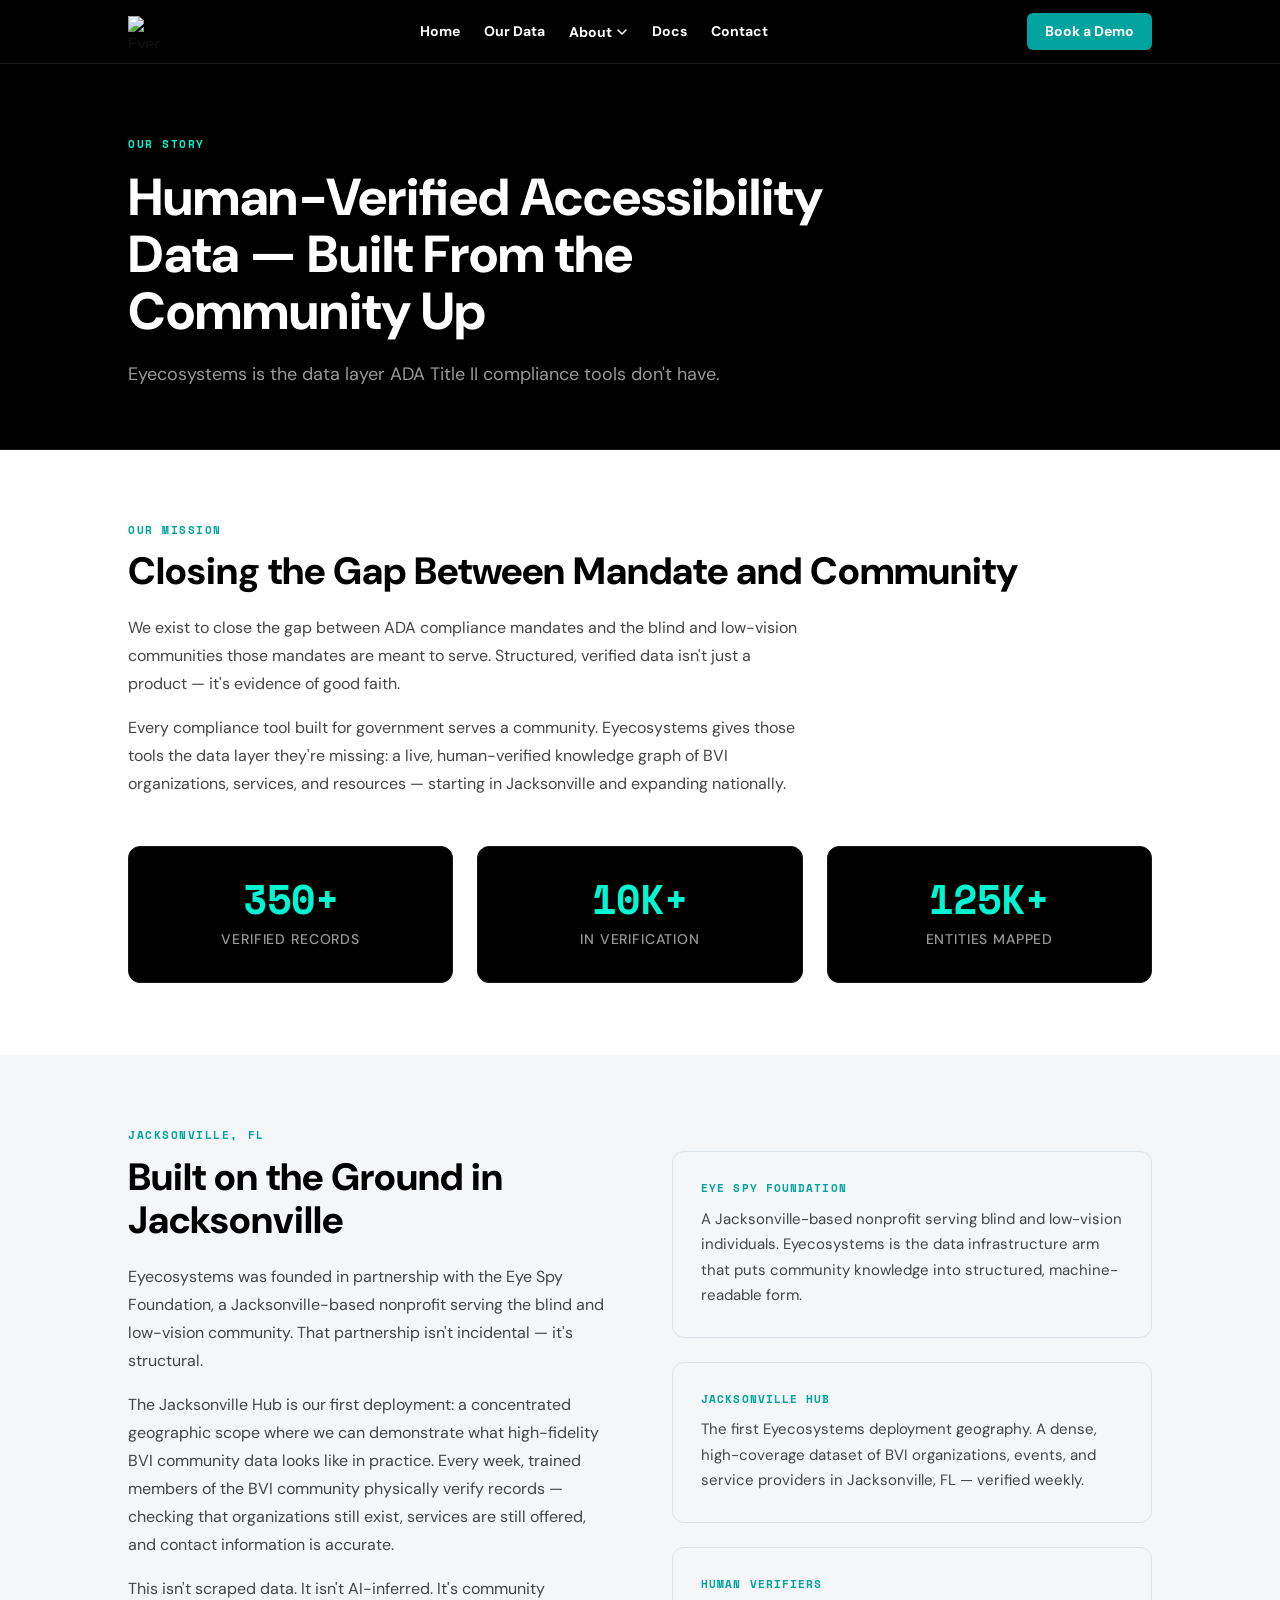
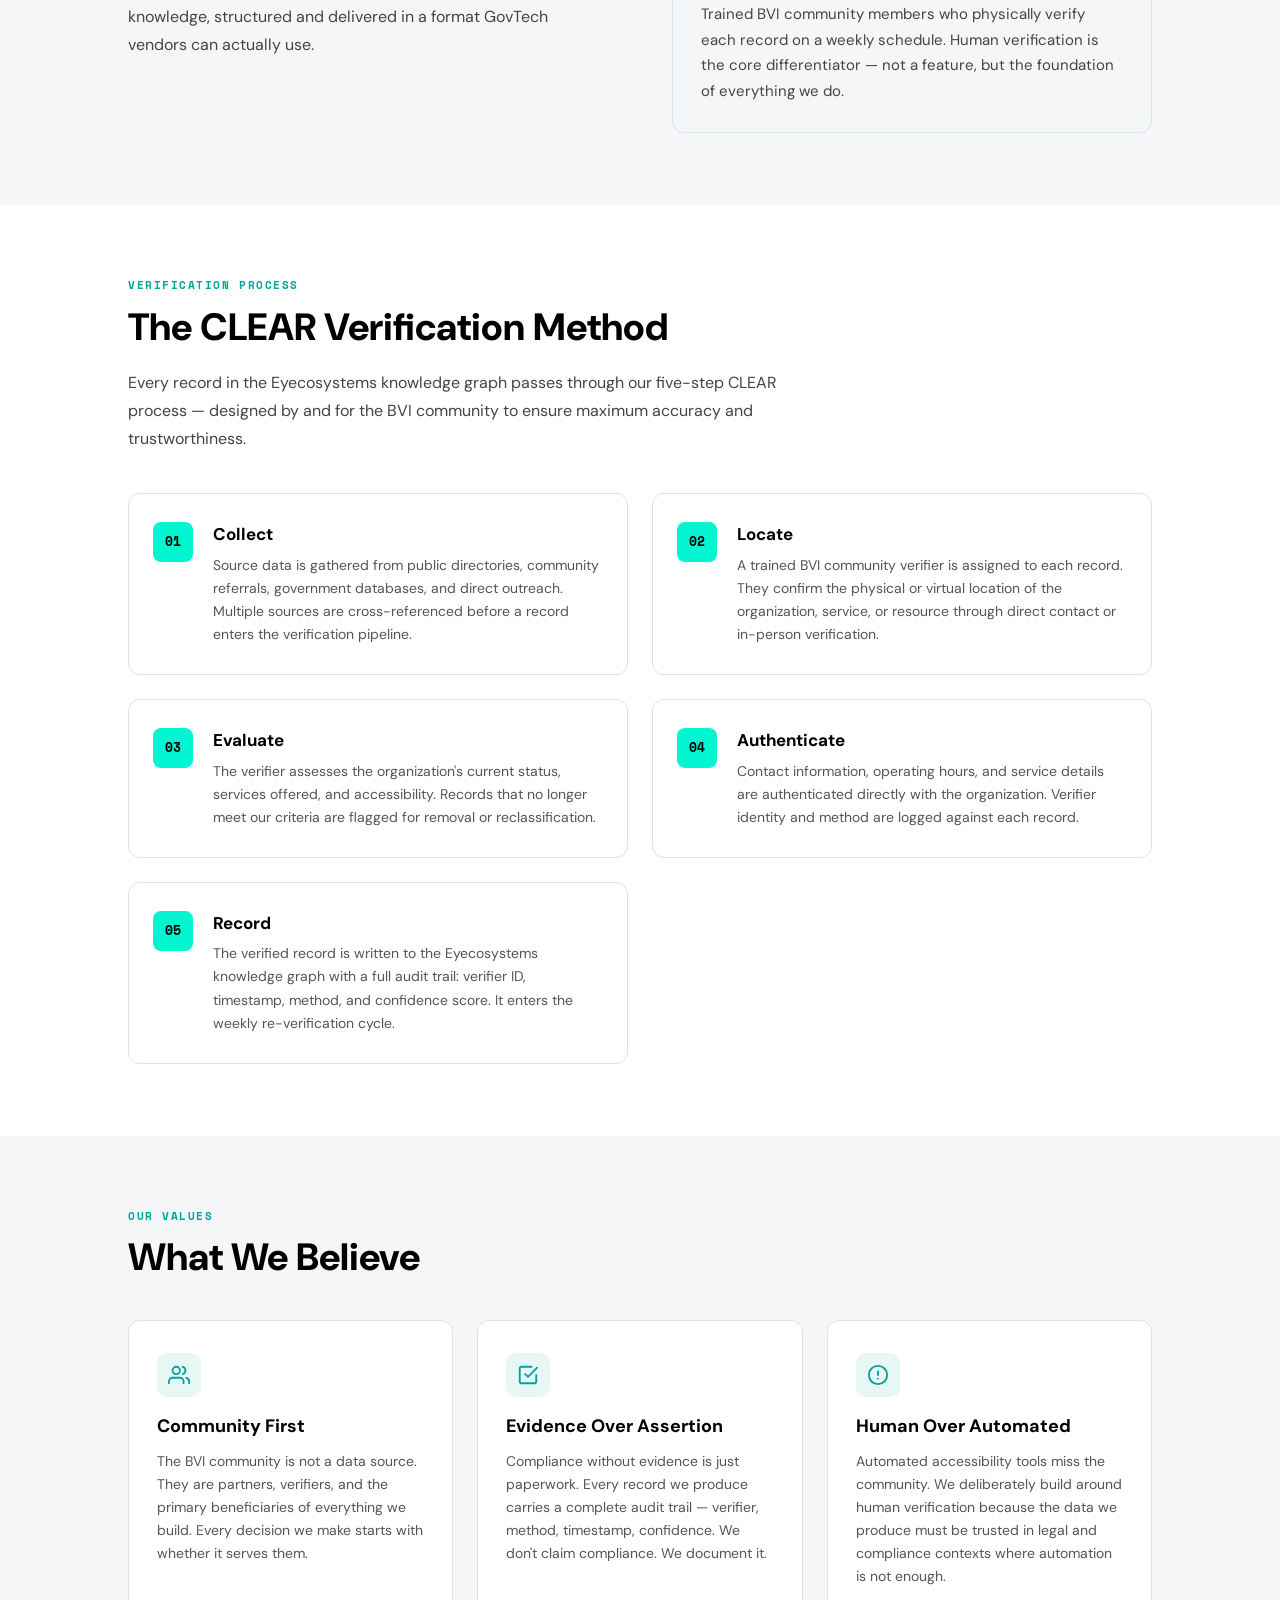
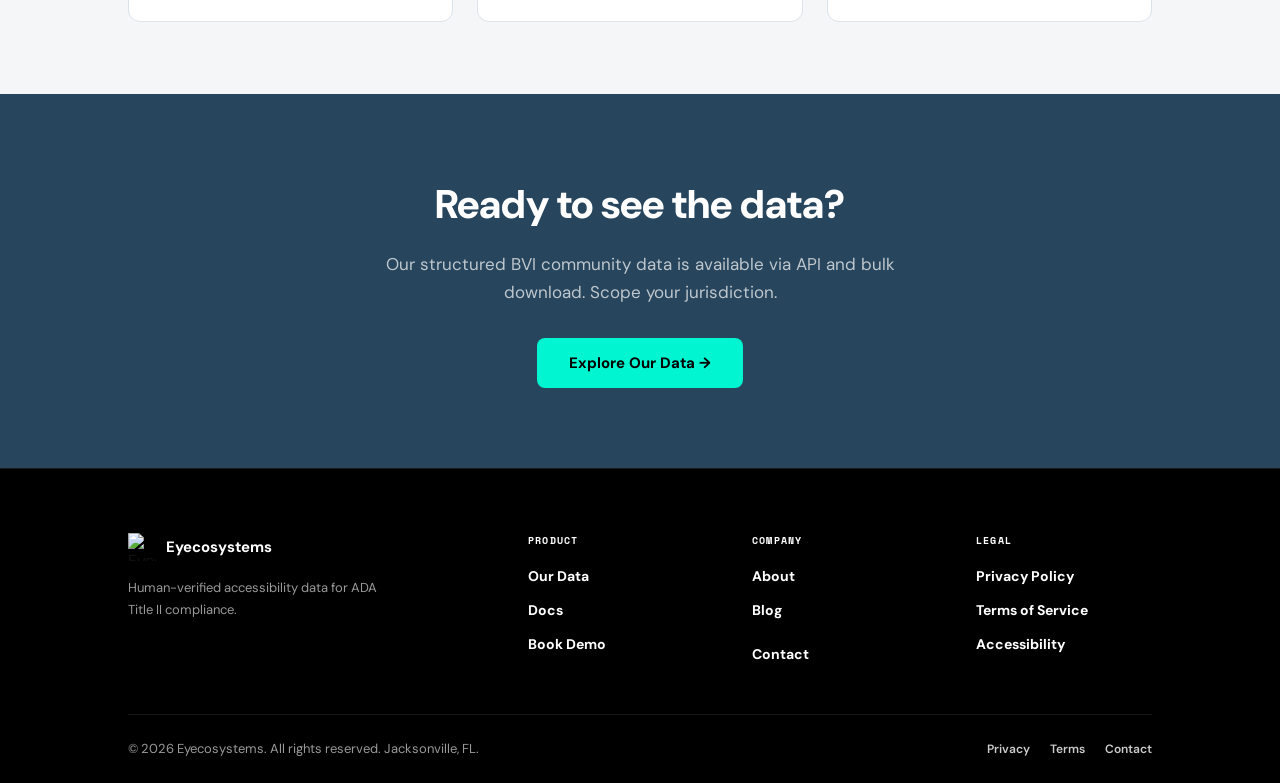
==== commit 6575c0a3: "Remove Investors page, update compliance dates to 2027/2028, add CMS admin panel, fix nav/footer con" ====
--- a/about/index.html
+++ b/about/index.html
@@ -99,7 +99,7 @@
     .mobile-menu-cta { display: inline-flex !important; align-items: center; justify-content: center; background: #01a39e !important; color: #fff !important; font-family: 'DM Sans', sans-serif; font-size: 16px; font-weight: 700 !important; padding: 14px 24px !important; border-radius: 8px; text-decoration: none; margin-top: 20px; border-bottom: none !important; transition: background 0.15s; }
     .mobile-menu-cta:hover { background: #019289 !important; color: #fff !important; }
     @media (max-width: 900px) { .header-inner { width: 92%; } .header-nav { gap: 16px; } }
-    @media (max-width: 768px) { .header-nav, .nav-cta { display: none; } .nav-hamburger { display: block; } } }
+    @media (max-width: 768px) { .header-nav, .nav-cta { display: none; } .nav-hamburger { display: block; } }
 
       /* ─── Page hero ─── */
       .page-hero {
@@ -498,9 +498,7 @@
             <a href="/blog" role="menuitem">Blog</a>
           </div>
         </div>
-        <a href="/docs">Docs</a>
-        <a href="/investors">Investors</a>
-        <a href="/contact">Contact</a>
+        <a href="/docs">Docs</a>        <a href="/contact">Contact</a>
       </nav>
       <a href="/book-demo" class="nav-cta">Book a Demo</a>
       <button class="nav-hamburger" aria-label="Open navigation menu" aria-expanded="false" aria-controls="mobile-menu">
@@ -513,9 +511,7 @@
     <a href="/our-data">Our Data</a>
     <a href="/about" class="active">About Eyecosystems</a>
     <a href="/blog">Blog</a>
-    <a href="/docs">Docs</a>
-    <a href="/investors">Investors</a>
-    <a href="/contact">Contact</a>
+    <a href="/docs">Docs</a>    <a href="/contact">Contact</a>
     <a href="/book-demo" class="mobile-menu-cta">Book a Demo</a>
   </nav>
 <!-- ─── Page Hero ─── -->
@@ -717,7 +713,7 @@
             <ul class="footer-col-links">
               <li><a href="/about">About</a></li>
               <li><a href="/blog">Blog</a></li>
-              <li><a href="/investors">Investors</a></li>
+              <li></li>
               <li><a href="/contact">Contact</a></li>
             </ul>
           </div>
